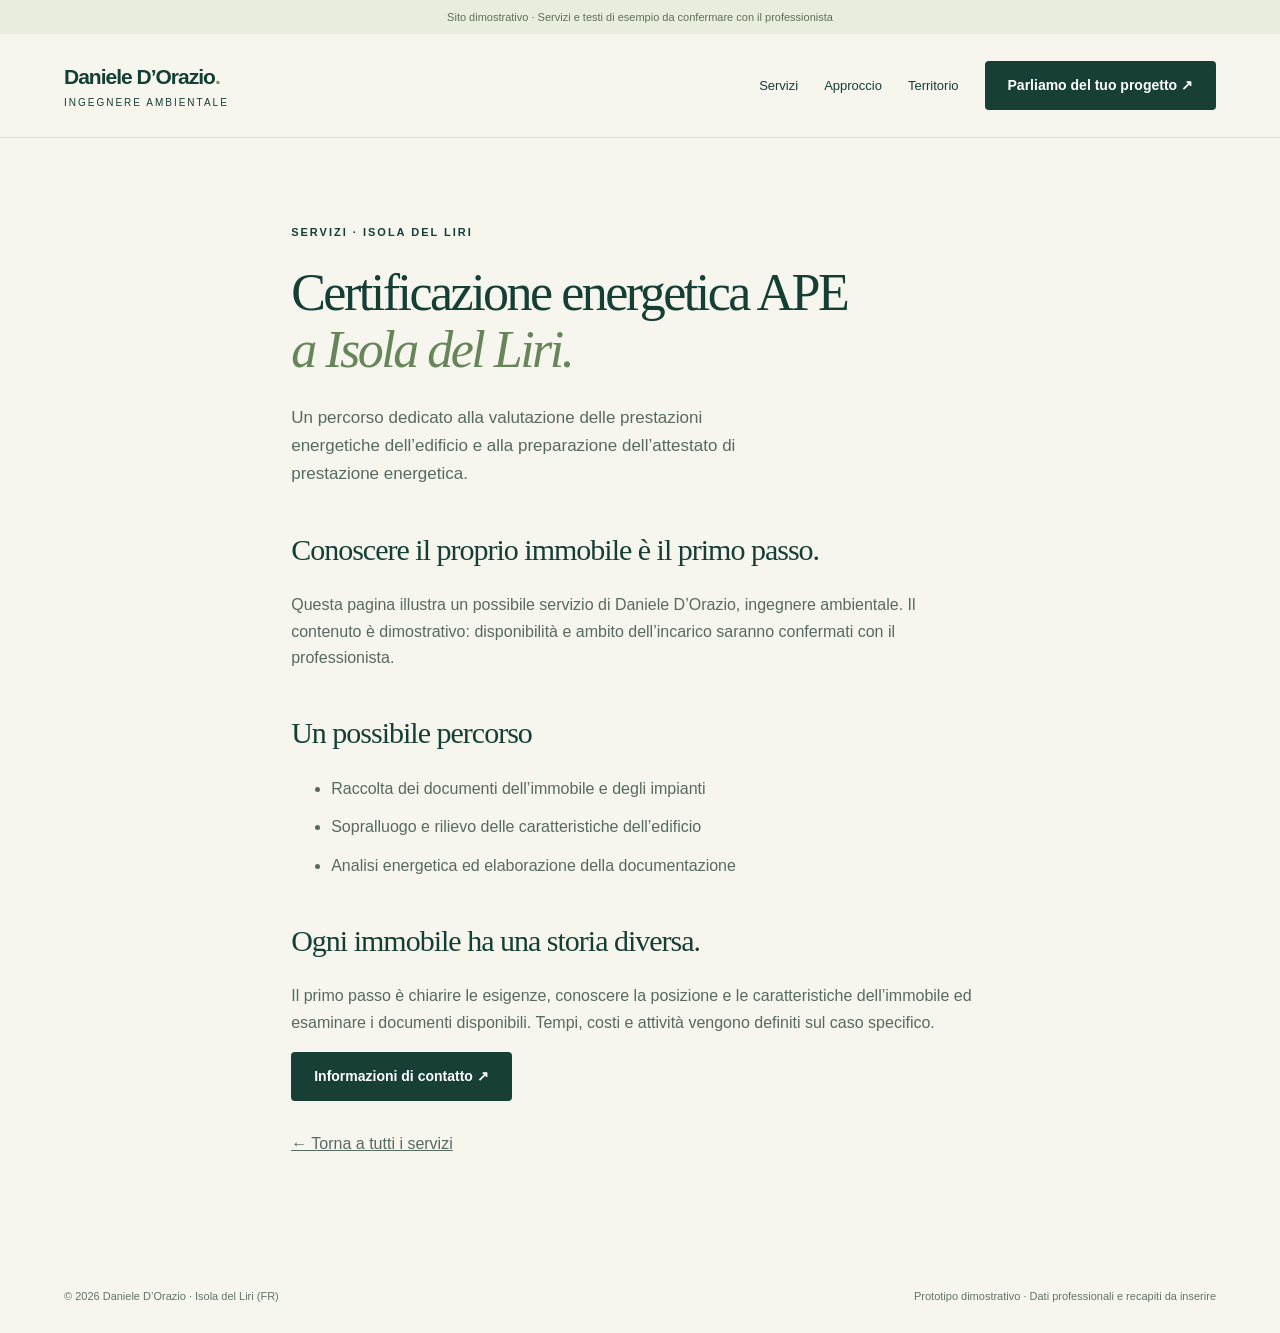
==== certificazione-energetica.html @ 2f9bf6af "Create demo website for Daniele D’Orazio" ====
<!doctype html><html lang="it"><head><meta charset="utf-8"><meta name="viewport" content="width=device-width,initial-scale=1"><title>Certificazione energetica APE a Isola del Liri | Daniele D’Orazio</title><meta name="description" content="Un percorso dedicato alla valutazione delle prestazioni energetiche dell’edificio e alla preparazione dell’attestato di prestazione energetica."><meta name="theme-color" content="#173f35"><meta property="og:title" content="Certificazione energetica APE a Isola del Liri | Daniele D’Orazio"><meta property="og:description" content="Un percorso dedicato alla valutazione delle prestazioni energetiche dell’edificio e alla preparazione dell’attestato di prestazione energetica."><meta property="og:type" content="website"><meta property="og:locale" content="it_IT"><meta name="twitter:card" content="summary"><link rel="icon" href="favicon.svg" type="image/svg+xml"><link rel="stylesheet" href="style.css"><script type="application/ld+json">{"@context": "https://schema.org", "@type": "WebPage", "name": "Certificazione energetica APE a Isola del Liri | Daniele D’Orazio", "description": "Un percorso dedicato alla valutazione delle prestazioni energetiche dell’edificio e alla preparazione dell’attestato di prestazione energetica.", "inLanguage": "it-IT"}</script></head><body><a class="skip" href="#contenuto">Salta al contenuto</a><div class="demo">Sito dimostrativo · Servizi e testi di esempio da confermare con il professionista</div><header><a class="brand" href="./">Daniele D’Orazio<span style="color:#79965a">.</span><small>INGEGNERE AMBIENTALE</small></a><nav aria-label="Navigazione principale"><a href="./#servizi">Servizi</a><a href="./#approccio">Approccio</a><a href="./#territorio">Territorio</a><a class="button dark" href="./#contatti">Parliamo del tuo progetto ↗</a></nav></header><main id="contenuto"><article class="wrap article"><span class="eyebrow">Servizi · Isola del Liri</span><h1>Certificazione energetica APE<br><em>a Isola del Liri.</em></h1><p class="lead">Un percorso dedicato alla valutazione delle prestazioni energetiche dell’edificio e alla preparazione dell’attestato di prestazione energetica.</p><h2>Conoscere il proprio immobile è il primo passo.</h2><p>Questa pagina illustra un possibile servizio di Daniele D’Orazio, ingegnere ambientale. Il contenuto è dimostrativo: disponibilità e ambito dell’incarico saranno confermati con il professionista.</p><h2>Un possibile percorso</h2><ul><li>Raccolta dei documenti dell’immobile e degli impianti</li><li>Sopralluogo e rilievo delle caratteristiche dell’edificio</li><li>Analisi energetica ed elaborazione della documentazione</li></ul><h2>Ogni immobile ha una storia diversa.</h2><p>Il primo passo è chiarire le esigenze, conoscere la posizione e le caratteristiche dell’immobile ed esaminare i documenti disponibili. Tempi, costi e attività vengono definiti sul caso specifico.</p><a class="button dark" href="./#contatti">Informazioni di contatto ↗</a><p style="margin-top:30px"><a href="./#servizi">← Torna a tutti i servizi</a></p></article></main><footer><span>© 2026 Daniele D’Orazio · Isola del Liri (FR)</span><span>Prototipo dimostrativo · Dati professionali e recapiti da inserire</span></footer></body></html>
---- style.css ----
*{box-sizing:border-box}html{scroll-behavior:smooth;scroll-padding-top:90px}body{margin:0;background:#f6f5ee;color:#153e35;font:16px/1.65 Arial,sans-serif}a{color:inherit}header{max-width:1320px;margin:auto;padding:26px 5%;display:flex;align-items:center;justify-content:space-between;border-bottom:1px solid #d6ddd3}.brand{text-decoration:none;font-size:21px;font-weight:700;letter-spacing:-1px}.brand small{display:block;font-size:10px;letter-spacing:2px;font-weight:400}nav{display:flex;gap:26px;align-items:center}nav a{text-decoration:none;font-size:13px}.button{display:inline-block;background:#d8ef85;color:#183d34;padding:13px 23px;border-radius:4px;text-decoration:none;font-size:14px;font-weight:700;border:0}.dark{background:#173f35;color:white}.wrap{max-width:1200px;margin:auto;padding:85px 4%}.hero{display:grid;grid-template-columns:1.15fr 1fr;gap:55px;align-items:center;padding-top:70px;padding-bottom:70px}.eyebrow{text-transform:uppercase;font-size:11px;font-weight:700;letter-spacing:2px;display:block;margin-bottom:24px}h1,h2,h3,p{margin-top:0}h1{font:500 clamp(42px,5.3vw,73px)/1.08 Georgia,serif;letter-spacing:-2.5px;margin-bottom:26px}h1 em,h2 em{font-weight:400;color:#66865a}h2{font:400 clamp(32px,4vw,48px)/1.15 Georgia,serif;letter-spacing:-1px}h3{font-size:21px;font-weight:500;line-height:1.3}p{color:#576a61}.lead{max-width:490px;font-size:17px}.actions{display:flex;align-items:center;gap:24px;margin:32px 0}.textlink{text-underline-offset:6px;font-size:14px}.micro{font-size:11px;color:#61746a}.hero-art{position:relative;background:#e5e9dc;min-height:470px;border-radius:160px 160px 8px 8px;overflow:hidden}.hero-art svg{width:100%;height:470px}.tag{position:absolute;bottom:25px;left:25px;right:25px;background:#fffefaeb;padding:15px 20px;border:1px solid #fff;display:flex;justify-content:space-between;align-items:center;font-size:12px}.tag strong{display:block;font-size:16px}.strip{background:#173f35;color:#e4eddd;padding:23px 5%;display:flex;justify-content:center;gap:65px;font-size:13px}.strip span:before{content:'↗';color:#d8ef85;margin-right:14px}.section-head{display:flex;justify-content:space-between;gap:35px;align-items:end;margin-bottom:45px}.section-head p{max-width:350px;font-size:14px}.grid{display:grid;grid-template-columns:repeat(3,1fr);gap:20px}.card{padding:31px;border:1px solid #d6ddd3;text-decoration:none;display:flex;flex-direction:column;min-height:300px;background:#fafbf5;transition:transform .2s,background .2s}.card:hover{transform:translateY(-5px);background:#ecf1df}.num{font-size:11px;letter-spacing:2px;margin-bottom:42px;color:#78906d}.card p{font-size:14px}.card .arrow{margin-top:auto;align-self:flex-end;font-size:25px}.about{background:#e9ecdf}.split{display:grid;grid-template-columns:1fr 1fr;gap:100px}.steps{border-top:1px solid #b9c7b4}.step{display:grid;grid-template-columns:40px 1fr;gap:20px;padding:25px 0;border-bottom:1px solid #b9c7b4}.step h3{margin-bottom:8px;font-size:19px}.step p{font-size:14px;margin:0}.step span{font-size:12px;color:#66865a}.local{border:1px solid #d6ddd3;padding:35px;margin-top:45px;display:flex;justify-content:space-between;align-items:center;gap:30px}.local p{margin:0;max-width:600px}.faq{max-width:820px}details{border-bottom:1px solid #d6ddd3;padding:23px 0}summary{cursor:pointer;font-size:18px}details p{margin:18px 0 0;font-size:15px}.contact{background:#173f35;color:#fafbef}.contact p{color:#c0cec1}.contact h2{font-size:55px}.contact-panel{padding:32px;border:1px solid #527064}.contact-panel p:last-child{margin:0}footer{padding:28px 5%;font-size:11px;display:flex;justify-content:space-between;gap:20px;color:#61746a}.demo{font-size:11px;padding:8px 5%;text-align:center;background:#e9eddd;color:#5f6f57}.article{max-width:800px}.article h1{font-size:52px}.article h2{font-size:30px;margin-top:45px}.article li{margin:12px 0;color:#576a61}.skip{position:absolute;left:-9999px}.skip:focus{left:10px;top:10px;background:white;padding:10px;z-index:10}:focus-visible{outline:3px solid #9aaf48;outline-offset:5px}@media(max-width:760px){header{padding:20px 6%}nav{gap:14px}nav a:not(:last-child){display:none}.hero,.split{grid-template-columns:1fr;gap:35px}.wrap{padding:55px 6%}.hero-art{min-height:370px}.hero-art svg{height:370px}.hero{padding-top:45px}h1{font-size:49px}.grid{grid-template-columns:1fr}.card{min-height:240px}.num{margin-bottom:25px}.strip{gap:14px;flex-wrap:wrap;font-size:11px}.section-head,.local{display:block}.contact h2{font-size:42px}footer{flex-direction:column}.article h1{font-size:40px}.actions{gap:15px}}@media(prefers-reduced-motion:reduce){html{scroll-behavior:auto}.card{transition:none}}
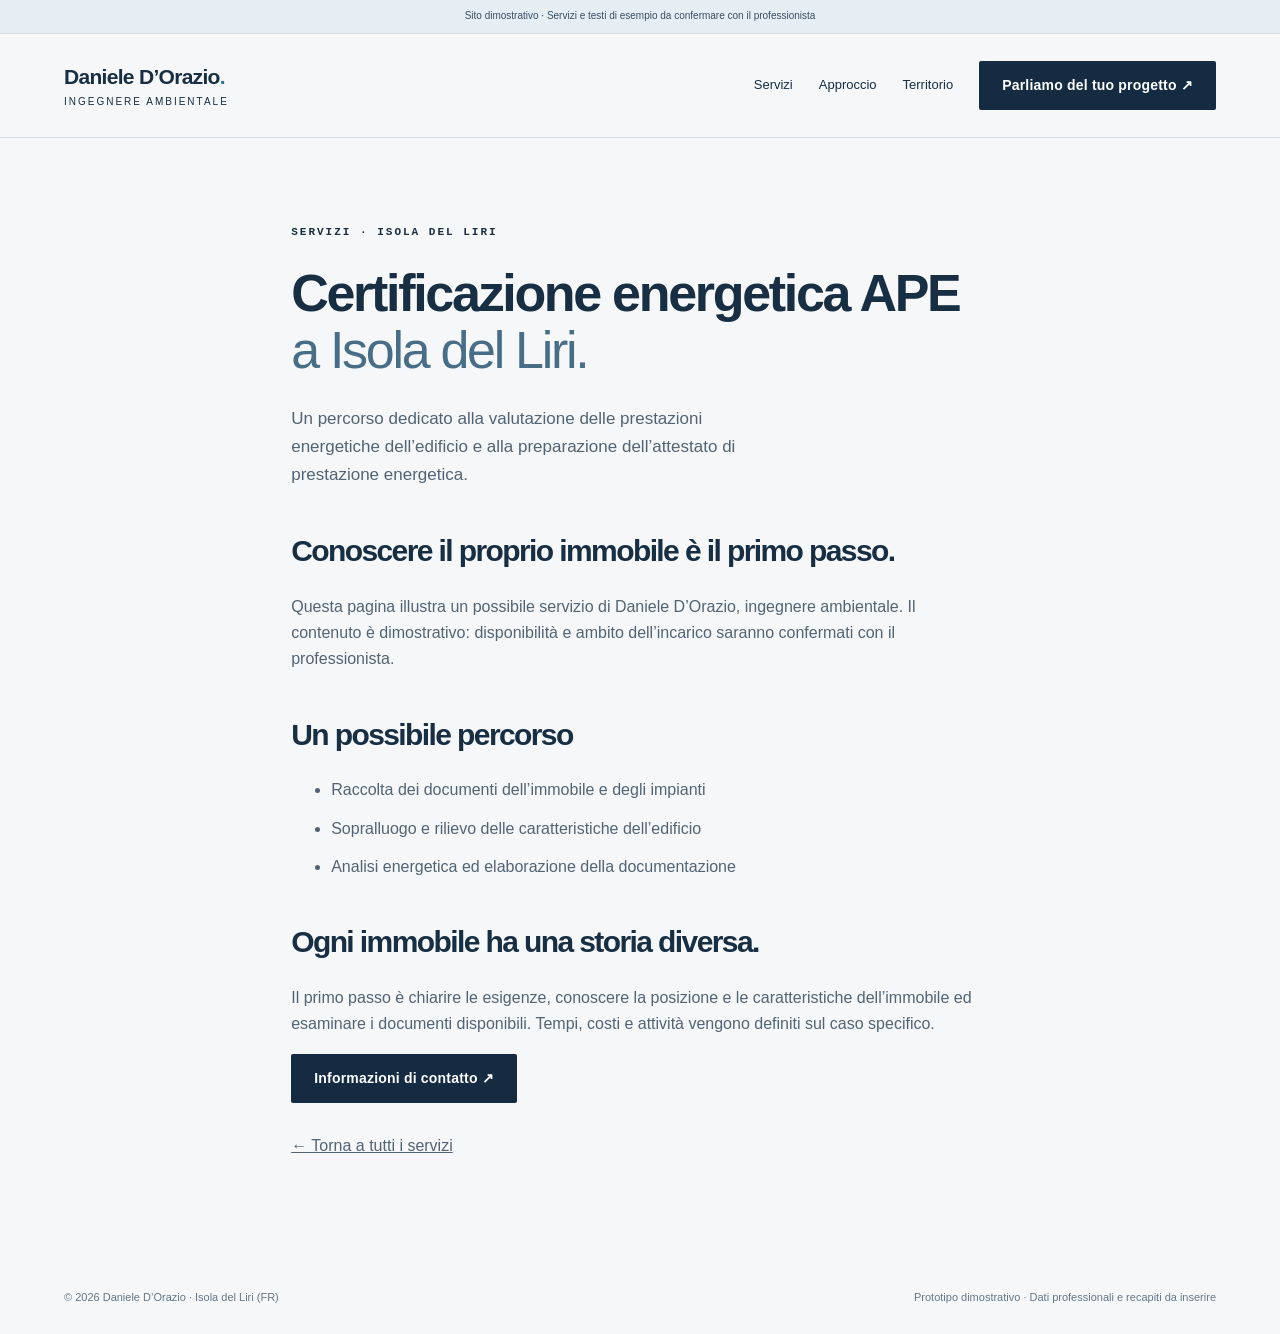
==== commit bf822551: "Adopt technical navy design and correct contact to pending domain email" ====
--- a/certificazione-energetica.html
+++ b/certificazione-energetica.html
@@ -1 +1 @@
-<!doctype html><html lang="it"><head><meta charset="utf-8"><meta name="viewport" content="width=device-width,initial-scale=1"><title>Certificazione energetica APE a Isola del Liri | Daniele D’Orazio</title><meta name="description" content="Un percorso dedicato alla valutazione delle prestazioni energetiche dell’edificio e alla preparazione dell’attestato di prestazione energetica."><meta name="theme-color" content="#173f35"><meta property="og:title" content="Certificazione energetica APE a Isola del Liri | Daniele D’Orazio"><meta property="og:description" content="Un percorso dedicato alla valutazione delle prestazioni energetiche dell’edificio e alla preparazione dell’attestato di prestazione energetica."><meta property="og:type" content="website"><meta property="og:locale" content="it_IT"><meta name="twitter:card" content="summary"><link rel="icon" href="favicon.svg" type="image/svg+xml"><link rel="stylesheet" href="style.css"><script type="application/ld+json">{"@context": "https://schema.org", "@type": "WebPage", "name": "Certificazione energetica APE a Isola del Liri | Daniele D’Orazio", "description": "Un percorso dedicato alla valutazione delle prestazioni energetiche dell’edificio e alla preparazione dell’attestato di prestazione energetica.", "inLanguage": "it-IT"}</script></head><body><a class="skip" href="#contenuto">Salta al contenuto</a><div class="demo">Sito dimostrativo · Servizi e testi di esempio da confermare con il professionista</div><header><a class="brand" href="./">Daniele D’Orazio<span style="color:#79965a">.</span><small>INGEGNERE AMBIENTALE</small></a><nav aria-label="Navigazione principale"><a href="./#servizi">Servizi</a><a href="./#approccio">Approccio</a><a href="./#territorio">Territorio</a><a class="button dark" href="./#contatti">Parliamo del tuo progetto ↗</a></nav></header><main id="contenuto"><article class="wrap article"><span class="eyebrow">Servizi · Isola del Liri</span><h1>Certificazione energetica APE<br><em>a Isola del Liri.</em></h1><p class="lead">Un percorso dedicato alla valutazione delle prestazioni energetiche dell’edificio e alla preparazione dell’attestato di prestazione energetica.</p><h2>Conoscere il proprio immobile è il primo passo.</h2><p>Questa pagina illustra un possibile servizio di Daniele D’Orazio, ingegnere ambientale. Il contenuto è dimostrativo: disponibilità e ambito dell’incarico saranno confermati con il professionista.</p><h2>Un possibile percorso</h2><ul><li>Raccolta dei documenti dell’immobile e degli impianti</li><li>Sopralluogo e rilievo delle caratteristiche dell’edificio</li><li>Analisi energetica ed elaborazione della documentazione</li></ul><h2>Ogni immobile ha una storia diversa.</h2><p>Il primo passo è chiarire le esigenze, conoscere la posizione e le caratteristiche dell’immobile ed esaminare i documenti disponibili. Tempi, costi e attività vengono definiti sul caso specifico.</p><a class="button dark" href="./#contatti">Informazioni di contatto ↗</a><p style="margin-top:30px"><a href="./#servizi">← Torna a tutti i servizi</a></p></article></main><footer><span>© 2026 Daniele D’Orazio · Isola del Liri (FR)</span><span>Prototipo dimostrativo · Dati professionali e recapiti da inserire</span></footer></body></html>+<!doctype html><html lang="it"><head><meta charset="utf-8"><meta name="viewport" content="width=device-width,initial-scale=1"><title>Certificazione energetica APE a Isola del Liri | Daniele D’Orazio</title><meta name="description" content="Un percorso dedicato alla valutazione delle prestazioni energetiche dell’edificio e alla preparazione dell’attestato di prestazione energetica."><link rel="canonical" href="https://samuelecorona80.github.io/danieledorazio.it/certificazione-energetica.html"><meta property="og:url" content="https://samuelecorona80.github.io/danieledorazio.it/certificazione-energetica.html"><meta name="theme-color" content="#142b42"><meta property="og:title" content="Certificazione energetica APE a Isola del Liri | Daniele D’Orazio"><meta property="og:description" content="Un percorso dedicato alla valutazione delle prestazioni energetiche dell’edificio e alla preparazione dell’attestato di prestazione energetica."><meta property="og:type" content="website"><meta property="og:locale" content="it_IT"><meta name="twitter:card" content="summary"><link rel="icon" href="favicon.svg" type="image/svg+xml"><link rel="stylesheet" href="style.css?v=technical-1"><script type="application/ld+json">{"@context": "https://schema.org", "@type": "WebPage", "name": "Certificazione energetica APE a Isola del Liri | Daniele D’Orazio", "description": "Un percorso dedicato alla valutazione delle prestazioni energetiche dell’edificio e alla preparazione dell’attestato di prestazione energetica.", "inLanguage": "it-IT"}</script></head><body><a class="skip" href="#contenuto">Salta al contenuto</a><div class="demo">Sito dimostrativo · Servizi e testi di esempio da confermare con il professionista</div><header><a class="brand" href="./">Daniele D’Orazio<span style="color:#257499">.</span><small>INGEGNERE AMBIENTALE</small></a><nav aria-label="Navigazione principale"><a href="./#servizi">Servizi</a><a href="./#approccio">Approccio</a><a href="./#territorio">Territorio</a><a class="button dark" href="./#contatti">Parliamo del tuo progetto ↗</a></nav></header><main id="contenuto"><article class="wrap article"><span class="eyebrow">Servizi · Isola del Liri</span><h1>Certificazione energetica APE<br><em>a Isola del Liri.</em></h1><p class="lead">Un percorso dedicato alla valutazione delle prestazioni energetiche dell’edificio e alla preparazione dell’attestato di prestazione energetica.</p><h2>Conoscere il proprio immobile è il primo passo.</h2><p>Questa pagina illustra un possibile servizio di Daniele D’Orazio, ingegnere ambientale. Il contenuto è dimostrativo: disponibilità e ambito dell’incarico saranno confermati con il professionista.</p><h2>Un possibile percorso</h2><ul><li>Raccolta dei documenti dell’immobile e degli impianti</li><li>Sopralluogo e rilievo delle caratteristiche dell’edificio</li><li>Analisi energetica ed elaborazione della documentazione</li></ul><h2>Ogni immobile ha una storia diversa.</h2><p>Il primo passo è chiarire le esigenze, conoscere la posizione e le caratteristiche dell’immobile ed esaminare i documenti disponibili. Tempi, costi e attività vengono definiti sul caso specifico.</p><a class="button dark" href="./#contatti">Informazioni di contatto ↗</a><p style="margin-top:30px"><a href="./#servizi">← Torna a tutti i servizi</a></p></article></main><footer><span>© 2026 Daniele D’Orazio · Isola del Liri (FR)</span><span>Prototipo dimostrativo · Dati professionali e recapiti da inserire</span></footer></body></html>
--- a/style.css
+++ b/style.css
@@ -1 +1,4 @@
-*{box-sizing:border-box}html{scroll-behavior:smooth;scroll-padding-top:90px}body{margin:0;background:#f6f5ee;color:#153e35;font:16px/1.65 Arial,sans-serif}a{color:inherit}header{max-width:1320px;margin:auto;padding:26px 5%;display:flex;align-items:center;justify-content:space-between;border-bottom:1px solid #d6ddd3}.brand{text-decoration:none;font-size:21px;font-weight:700;letter-spacing:-1px}.brand small{display:block;font-size:10px;letter-spacing:2px;font-weight:400}nav{display:flex;gap:26px;align-items:center}nav a{text-decoration:none;font-size:13px}.button{display:inline-block;background:#d8ef85;color:#183d34;padding:13px 23px;border-radius:4px;text-decoration:none;font-size:14px;font-weight:700;border:0}.dark{background:#173f35;color:white}.wrap{max-width:1200px;margin:auto;padding:85px 4%}.hero{display:grid;grid-template-columns:1.15fr 1fr;gap:55px;align-items:center;padding-top:70px;padding-bottom:70px}.eyebrow{text-transform:uppercase;font-size:11px;font-weight:700;letter-spacing:2px;display:block;margin-bottom:24px}h1,h2,h3,p{margin-top:0}h1{font:500 clamp(42px,5.3vw,73px)/1.08 Georgia,serif;letter-spacing:-2.5px;margin-bottom:26px}h1 em,h2 em{font-weight:400;color:#66865a}h2{font:400 clamp(32px,4vw,48px)/1.15 Georgia,serif;letter-spacing:-1px}h3{font-size:21px;font-weight:500;line-height:1.3}p{color:#576a61}.lead{max-width:490px;font-size:17px}.actions{display:flex;align-items:center;gap:24px;margin:32px 0}.textlink{text-underline-offset:6px;font-size:14px}.micro{font-size:11px;color:#61746a}.hero-art{position:relative;background:#e5e9dc;min-height:470px;border-radius:160px 160px 8px 8px;overflow:hidden}.hero-art svg{width:100%;height:470px}.tag{position:absolute;bottom:25px;left:25px;right:25px;background:#fffefaeb;padding:15px 20px;border:1px solid #fff;display:flex;justify-content:space-between;align-items:center;font-size:12px}.tag strong{display:block;font-size:16px}.strip{background:#173f35;color:#e4eddd;padding:23px 5%;display:flex;justify-content:center;gap:65px;font-size:13px}.strip span:before{content:'↗';color:#d8ef85;margin-right:14px}.section-head{display:flex;justify-content:space-between;gap:35px;align-items:end;margin-bottom:45px}.section-head p{max-width:350px;font-size:14px}.grid{display:grid;grid-template-columns:repeat(3,1fr);gap:20px}.card{padding:31px;border:1px solid #d6ddd3;text-decoration:none;display:flex;flex-direction:column;min-height:300px;background:#fafbf5;transition:transform .2s,background .2s}.card:hover{transform:translateY(-5px);background:#ecf1df}.num{font-size:11px;letter-spacing:2px;margin-bottom:42px;color:#78906d}.card p{font-size:14px}.card .arrow{margin-top:auto;align-self:flex-end;font-size:25px}.about{background:#e9ecdf}.split{display:grid;grid-template-columns:1fr 1fr;gap:100px}.steps{border-top:1px solid #b9c7b4}.step{display:grid;grid-template-columns:40px 1fr;gap:20px;padding:25px 0;border-bottom:1px solid #b9c7b4}.step h3{margin-bottom:8px;font-size:19px}.step p{font-size:14px;margin:0}.step span{font-size:12px;color:#66865a}.local{border:1px solid #d6ddd3;padding:35px;margin-top:45px;display:flex;justify-content:space-between;align-items:center;gap:30px}.local p{margin:0;max-width:600px}.faq{max-width:820px}details{border-bottom:1px solid #d6ddd3;padding:23px 0}summary{cursor:pointer;font-size:18px}details p{margin:18px 0 0;font-size:15px}.contact{background:#173f35;color:#fafbef}.contact p{color:#c0cec1}.contact h2{font-size:55px}.contact-panel{padding:32px;border:1px solid #527064}.contact-panel p:last-child{margin:0}footer{padding:28px 5%;font-size:11px;display:flex;justify-content:space-between;gap:20px;color:#61746a}.demo{font-size:11px;padding:8px 5%;text-align:center;background:#e9eddd;color:#5f6f57}.article{max-width:800px}.article h1{font-size:52px}.article h2{font-size:30px;margin-top:45px}.article li{margin:12px 0;color:#576a61}.skip{position:absolute;left:-9999px}.skip:focus{left:10px;top:10px;background:white;padding:10px;z-index:10}:focus-visible{outline:3px solid #9aaf48;outline-offset:5px}@media(max-width:760px){header{padding:20px 6%}nav{gap:14px}nav a:not(:last-child){display:none}.hero,.split{grid-template-columns:1fr;gap:35px}.wrap{padding:55px 6%}.hero-art{min-height:370px}.hero-art svg{height:370px}.hero{padding-top:45px}h1{font-size:49px}.grid{grid-template-columns:1fr}.card{min-height:240px}.num{margin-bottom:25px}.strip{gap:14px;flex-wrap:wrap;font-size:11px}.section-head,.local{display:block}.contact h2{font-size:42px}footer{flex-direction:column}.article h1{font-size:40px}.actions{gap:15px}}@media(prefers-reduced-motion:reduce){html{scroll-behavior:auto}.card{transition:none}}+*{box-sizing:border-box}html{scroll-behavior:smooth;scroll-padding-top:90px}body{margin:0;background:#f5f7f9;color:#172e43;font:16px/1.65 Arial,sans-serif}a{color:inherit}header{max-width:1320px;margin:auto;padding:26px 5%;display:flex;align-items:center;justify-content:space-between;border-bottom:1px solid #d7dfe6}.brand{text-decoration:none;font-size:21px;font-weight:700;letter-spacing:-1px}.brand small{display:block;font-size:10px;letter-spacing:2px;font-weight:400}nav{display:flex;gap:26px;align-items:center}nav a{text-decoration:none;font-size:13px}.button{display:inline-block;background:#c5e2ef;color:#142b42;padding:13px 23px;border-radius:4px;text-decoration:none;font-size:14px;font-weight:700;border:0}.dark{background:#142b42;color:white}.wrap{max-width:1200px;margin:auto;padding:85px 4%}.hero{display:grid;grid-template-columns:1.15fr 1fr;gap:55px;align-items:center;padding-top:70px;padding-bottom:70px}.eyebrow{text-transform:uppercase;font-size:11px;font-weight:700;letter-spacing:2px;display:block;margin-bottom:24px}h1,h2,h3,p{margin-top:0}h1{font:500 clamp(42px,5.3vw,73px)/1.08 Georgia,serif;letter-spacing:-2.5px;margin-bottom:26px}h1 em,h2 em{font-weight:400;color:#346c88}h2{font:400 clamp(32px,4vw,48px)/1.15 Georgia,serif;letter-spacing:-1px}h3{font-size:21px;font-weight:500;line-height:1.3}p{color:#526474}.lead{max-width:490px;font-size:17px}.actions{display:flex;align-items:center;gap:24px;margin:32px 0}.textlink{text-underline-offset:6px;font-size:14px}.micro{font-size:11px;color:#657787}.hero-art{position:relative;background:#e9eef3;min-height:470px;border-radius:160px 160px 8px 8px;overflow:hidden}.hero-art svg{width:100%;height:470px}.tag{position:absolute;bottom:25px;left:25px;right:25px;background:#fffefaeb;padding:15px 20px;border:1px solid #fff;display:flex;justify-content:space-between;align-items:center;font-size:12px}.tag strong{display:block;font-size:16px}.strip{background:#142b42;color:#e2edf5;padding:23px 5%;display:flex;justify-content:center;gap:65px;font-size:13px}.strip span:before{content:'↗';color:#c5e2ef;margin-right:14px}.section-head{display:flex;justify-content:space-between;gap:35px;align-items:end;margin-bottom:45px}.section-head p{max-width:350px;font-size:14px}.grid{display:grid;grid-template-columns:repeat(3,1fr);gap:20px}.card{padding:31px;border:1px solid #d7dfe6;text-decoration:none;display:flex;flex-direction:column;min-height:300px;background:#ffffff;transition:transform .2s,background .2s}.card:hover{transform:translateY(-5px);background:#eef4f8}.num{font-size:11px;letter-spacing:2px;margin-bottom:42px;color:#587b92}.card p{font-size:14px}.card .arrow{margin-top:auto;align-self:flex-end;font-size:25px}.about{background:#eaf0f5}.split{display:grid;grid-template-columns:1fr 1fr;gap:100px}.steps{border-top:1px solid #bbcbd7}.step{display:grid;grid-template-columns:40px 1fr;gap:20px;padding:25px 0;border-bottom:1px solid #bbcbd7}.step h3{margin-bottom:8px;font-size:19px}.step p{font-size:14px;margin:0}.step span{font-size:12px;color:#346c88}.local{border:1px solid #d7dfe6;padding:35px;margin-top:45px;display:flex;justify-content:space-between;align-items:center;gap:30px}.local p{margin:0;max-width:600px}.faq{max-width:820px}details{border-bottom:1px solid #d7dfe6;padding:23px 0}summary{cursor:pointer;font-size:18px}details p{margin:18px 0 0;font-size:15px}.contact{background:#142b42;color:#f7fafc}.contact p{color:#c5d2de}.contact h2{font-size:55px}.contact-panel{padding:32px;border:1px solid #456176}.contact-panel p:last-child{margin:0}footer{padding:28px 5%;font-size:11px;display:flex;justify-content:space-between;gap:20px;color:#657787}.demo{font-size:11px;padding:8px 5%;text-align:center;background:#eaf0f5;color:#536a7d}.article{max-width:800px}.article h1{font-size:52px}.article h2{font-size:30px;margin-top:45px}.article li{margin:12px 0;color:#526474}.skip{position:absolute;left:-9999px}.skip:focus{left:10px;top:10px;background:white;padding:10px;z-index:10}:focus-visible{outline:3px solid #387fa3;outline-offset:5px}@media(max-width:760px){header{padding:20px 6%}nav{gap:14px}nav a:not(:last-child){display:none}.hero,.split{grid-template-columns:1fr;gap:35px}.wrap{padding:55px 6%}.hero-art{min-height:370px}.hero-art svg{height:370px}.hero{padding-top:45px}h1{font-size:49px}.grid{grid-template-columns:1fr}.card{min-height:240px}.num{margin-bottom:25px}.strip{gap:14px;flex-wrap:wrap;font-size:11px}.section-head,.local{display:block}.contact h2{font-size:42px}footer{flex-direction:column}.article h1{font-size:40px}.actions{gap:15px}}@media(prefers-reduced-motion:reduce){html{scroll-behavior:auto}.card{transition:none}}
+.photo-hero{border-radius:180px 180px 5px 5px;min-height:550px;background:#d6e0e8}.photo-hero>img{width:100%;height:550px;object-fit:cover;object-position:60% center;display:block}.photo-hero:after{content:"";position:absolute;inset:0;background:linear-gradient(transparent 55%,#172e4344);pointer-events:none}.photo-hero .tag{z-index:1}.tag>div>span{font-size:9px;letter-spacing:1px}.visual-story{display:grid;grid-template-columns:1.1fr 1fr;background:#e9eef3}.story-image{position:relative;min-height:520px;overflow:hidden}.story-image img{width:100%;height:100%;position:absolute;object-fit:cover;object-position:25% center}.story-image>span{position:absolute;bottom:16px;left:20px;right:20px;color:white;font-size:10px;text-shadow:0 1px 5px #000;background:#142b4280;padding:7px 10px}.story-copy{padding:70px 12%;align-self:center}.story-copy p{max-width:420px}.contact-email{display:block;font-size:clamp(16px,2vw,25px);text-underline-offset:7px;margin-bottom:24px;overflow-wrap:anywhere}.contact-panel .button{margin-top:20px}.card{border-radius:8px}.card:nth-child(2){background:#edf2f7}.card:nth-child(3){background:#e5edf4}.hero{gap:40px}header{border-bottom:0}.demo{background:#142b42;color:#dce8f1}.contact-panel{border-radius:8px;background:#ffffff05}@media(max-width:760px){.visual-story{grid-template-columns:1fr}.story-image{min-height:340px}.story-copy{padding:45px 6%}.photo-hero{min-height:420px;border-radius:140px 140px 5px 5px}.photo-hero>img{height:420px}.hero h1{font-size:52px}}
+/* Technical studio direction */
+body{font-family:Arial,Helvetica,sans-serif}h1,h2,h3{font-family:Arial,Helvetica,sans-serif;font-weight:600}h1{font-size:clamp(39px,4.35vw,61px);line-height:1.1;letter-spacing:-2.3px}h1 em,h2 em{font-style:normal;font-weight:400;color:#486d87}h2{font-size:clamp(30px,3.4vw,44px);letter-spacing:-1.6px}h3{font-size:20px;letter-spacing:-.4px}.brand{letter-spacing:-.7px}.eyebrow,.num,.micro,.drawing-label{font-family:'Courier New',monospace}.hero{background-image:linear-gradient(#142b4207 1px,transparent 1px),linear-gradient(90deg,#142b4207 1px,transparent 1px);background-size:40px 40px;max-width:1280px;padding-left:5%;padding-right:5%;padding-top:65px;padding-bottom:65px}.hero-art,.photo-hero{border-radius:2px;min-height:510px;border:1px solid #cbd6df}.photo-hero>img{height:510px;object-position:34% center;filter:saturate(.72)}.drawing-label{position:absolute;top:15px;left:15px;z-index:2;padding:8px 10px;background:#ffffffed;font-size:9px;color:#142b42;letter-spacing:.5px}.tag{left:15px;right:15px;bottom:15px;border-radius:0;background:#fffffff0}.tag strong{font-size:17px}.button{border-radius:2px;letter-spacing:.2px}.strip{background:#142b42;font-family:'Courier New',monospace;font-size:12px}.strip span:before{color:#87c4dd}.card,.contact-panel{border-radius:2px}.card{border-top:3px solid #346c88;min-height:290px}.card:hover{transform:translateY(-3px)}.card:nth-child(2),.card:nth-child(3){background:#fff}.num{color:#526e83}.contact h2{font-size:44px;line-height:1.12}.contact-email{font-family:'Courier New',monospace;font-size:clamp(16px,1.7vw,23px);letter-spacing:-.8px}.email-status{display:inline-block;padding:6px 12px;border:1px solid #668399;color:#d8e6ef!important;font:12px 'Courier New',monospace}.demo{background:#e6edf3;color:#344f66;border-bottom:1px solid #d7dfe6;font-size:10px}.visual-story{background:#e9eff4}.story-image img{filter:saturate(.65)}.about{background:#edf2f6}.local{border-left:3px solid #346c88}.contact-panel hr{border-color:#456176!important}header{border-bottom:1px solid #d7dfe6}.contact .eyebrow{color:#a9c7db}.photo-hero:after{background:linear-gradient(transparent 55%,#142b4233)}.story-image>span{background:#142b4299}@media(max-width:760px){.hero h1{font-size:41px;letter-spacing:-1.6px}.photo-hero,.hero-art{min-height:390px;border-radius:2px}.photo-hero>img{height:390px}.hero{padding-top:40px;padding-bottom:40px}.contact h2{font-size:36px}.drawing-label{font-size:8px}}
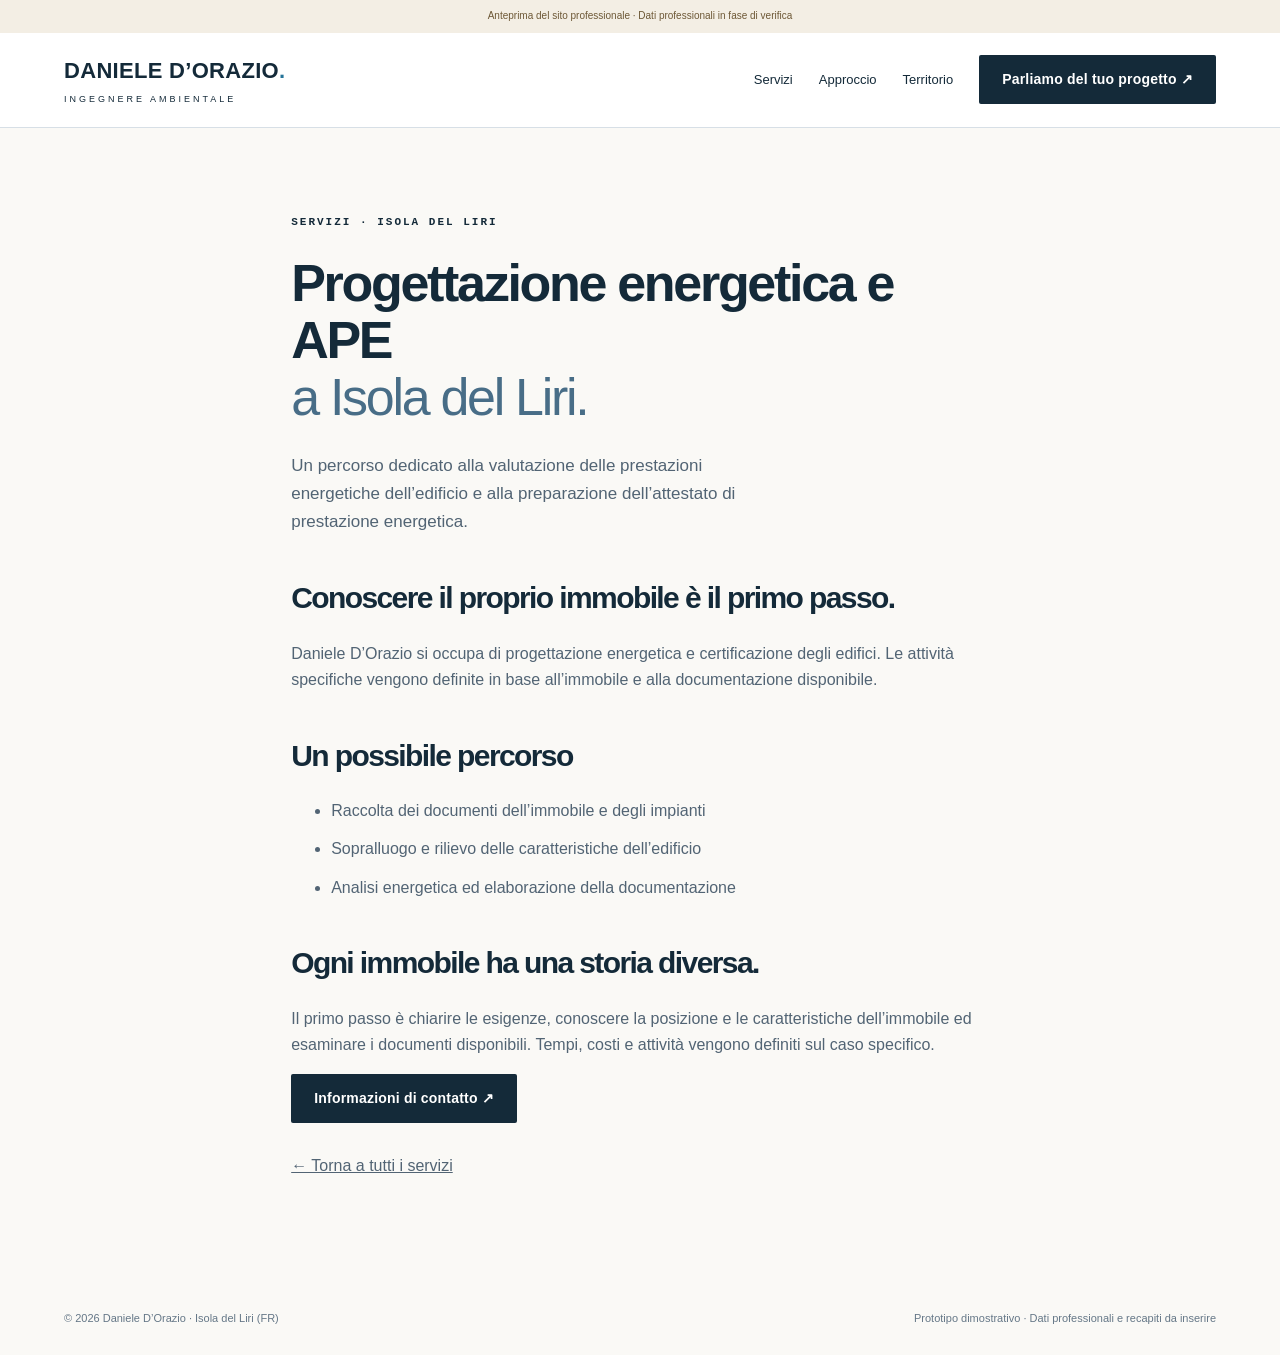
==== commit 3c9c29aa: "Align energy service page with confirmed professional activities" ====
--- a/certificazione-energetica.html
+++ b/certificazione-energetica.html
@@ -1 +1 @@
-<!doctype html><html lang="it"><head><meta charset="utf-8"><meta name="viewport" content="width=device-width,initial-scale=1"><title>Certificazione energetica APE a Isola del Liri | Daniele D’Orazio</title><meta name="description" content="Un percorso dedicato alla valutazione delle prestazioni energetiche dell’edificio e alla preparazione dell’attestato di prestazione energetica."><link rel="canonical" href="https://samuelecorona80.github.io/danieledorazio.it/certificazione-energetica.html"><meta property="og:url" content="https://samuelecorona80.github.io/danieledorazio.it/certificazione-energetica.html"><meta name="theme-color" content="#142b42"><meta property="og:title" content="Certificazione energetica APE a Isola del Liri | Daniele D’Orazio"><meta property="og:description" content="Un percorso dedicato alla valutazione delle prestazioni energetiche dell’edificio e alla preparazione dell’attestato di prestazione energetica."><meta property="og:type" content="website"><meta property="og:locale" content="it_IT"><meta name="twitter:card" content="summary"><link rel="icon" href="favicon.svg" type="image/svg+xml"><link rel="stylesheet" href="style.css?v=technical-1"><script type="application/ld+json">{"@context": "https://schema.org", "@type": "WebPage", "name": "Certificazione energetica APE a Isola del Liri | Daniele D’Orazio", "description": "Un percorso dedicato alla valutazione delle prestazioni energetiche dell’edificio e alla preparazione dell’attestato di prestazione energetica.", "inLanguage": "it-IT"}</script></head><body><a class="skip" href="#contenuto">Salta al contenuto</a><div class="demo">Sito dimostrativo · Servizi e testi di esempio da confermare con il professionista</div><header><a class="brand" href="./">Daniele D’Orazio<span style="color:#257499">.</span><small>INGEGNERE AMBIENTALE</small></a><nav aria-label="Navigazione principale"><a href="./#servizi">Servizi</a><a href="./#approccio">Approccio</a><a href="./#territorio">Territorio</a><a class="button dark" href="./#contatti">Parliamo del tuo progetto ↗</a></nav></header><main id="contenuto"><article class="wrap article"><span class="eyebrow">Servizi · Isola del Liri</span><h1>Certificazione energetica APE<br><em>a Isola del Liri.</em></h1><p class="lead">Un percorso dedicato alla valutazione delle prestazioni energetiche dell’edificio e alla preparazione dell’attestato di prestazione energetica.</p><h2>Conoscere il proprio immobile è il primo passo.</h2><p>Questa pagina illustra un possibile servizio di Daniele D’Orazio, ingegnere ambientale. Il contenuto è dimostrativo: disponibilità e ambito dell’incarico saranno confermati con il professionista.</p><h2>Un possibile percorso</h2><ul><li>Raccolta dei documenti dell’immobile e degli impianti</li><li>Sopralluogo e rilievo delle caratteristiche dell’edificio</li><li>Analisi energetica ed elaborazione della documentazione</li></ul><h2>Ogni immobile ha una storia diversa.</h2><p>Il primo passo è chiarire le esigenze, conoscere la posizione e le caratteristiche dell’immobile ed esaminare i documenti disponibili. Tempi, costi e attività vengono definiti sul caso specifico.</p><a class="button dark" href="./#contatti">Informazioni di contatto ↗</a><p style="margin-top:30px"><a href="./#servizi">← Torna a tutti i servizi</a></p></article></main><footer><span>© 2026 Daniele D’Orazio · Isola del Liri (FR)</span><span>Prototipo dimostrativo · Dati professionali e recapiti da inserire</span></footer></body></html>+<!doctype html><html lang="it"><head><meta charset="utf-8"><meta name="viewport" content="width=device-width,initial-scale=1"><title>Progettazione energetica e certificazione APE a Isola del Liri | Daniele D’Orazio</title><meta name="description" content="Progettazione energetica degli edifici e certificazione APE, con valutazione delle caratteristiche energetiche e preparazione della documentazione tecnica."><link rel="canonical" href="https://danieledorazio.it/certificazione-energetica.html"><meta property="og:url" content="https://danieledorazio.it/certificazione-energetica.html"><meta name="theme-color" content="#142b42"><meta property="og:title" content="Certificazione energetica APE a Isola del Liri | Daniele D’Orazio"><meta property="og:description" content="Un percorso dedicato alla valutazione delle prestazioni energetiche dell’edificio e alla preparazione dell’attestato di prestazione energetica."><meta property="og:type" content="website"><meta property="og:locale" content="it_IT"><meta name="twitter:card" content="summary"><link rel="icon" href="favicon.svg" type="image/svg+xml"><link rel="stylesheet" href="style.css?v=esigenze-7"><script type="application/ld+json">{"@context": "https://schema.org", "@type": "WebPage", "name": "Certificazione energetica APE a Isola del Liri | Daniele D’Orazio", "description": "Un percorso dedicato alla valutazione delle prestazioni energetiche dell’edificio e alla preparazione dell’attestato di prestazione energetica.", "inLanguage": "it-IT"}</script></head><body><a class="skip" href="#contenuto">Salta al contenuto</a><div class="demo">Anteprima del sito professionale · Dati professionali in fase di verifica</div><header><a class="brand" href="./">Daniele D’Orazio<span style="color:#257499">.</span><small>INGEGNERE AMBIENTALE</small></a><nav aria-label="Navigazione principale"><a href="./#servizi">Servizi</a><a href="./#approccio">Approccio</a><a href="./#territorio">Territorio</a><a class="button dark" href="./#contatti">Parliamo del tuo progetto ↗</a></nav></header><main id="contenuto"><article class="wrap article"><span class="eyebrow">Servizi · Isola del Liri</span><h1>Progettazione energetica e APE<br><em>a Isola del Liri.</em></h1><p class="lead">Un percorso dedicato alla valutazione delle prestazioni energetiche dell’edificio e alla preparazione dell’attestato di prestazione energetica.</p><h2>Conoscere il proprio immobile è il primo passo.</h2><p>Daniele D’Orazio si occupa di progettazione energetica e certificazione degli edifici. Le attività specifiche vengono definite in base all’immobile e alla documentazione disponibile.</p><h2>Un possibile percorso</h2><ul><li>Raccolta dei documenti dell’immobile e degli impianti</li><li>Sopralluogo e rilievo delle caratteristiche dell’edificio</li><li>Analisi energetica ed elaborazione della documentazione</li></ul><h2>Ogni immobile ha una storia diversa.</h2><p>Il primo passo è chiarire le esigenze, conoscere la posizione e le caratteristiche dell’immobile ed esaminare i documenti disponibili. Tempi, costi e attività vengono definiti sul caso specifico.</p><a class="button dark" href="./#contatti">Informazioni di contatto ↗</a><p style="margin-top:30px"><a href="./#servizi">← Torna a tutti i servizi</a></p></article></main><footer><span>© 2026 Daniele D’Orazio · Isola del Liri (FR)</span><span>Prototipo dimostrativo · Dati professionali e recapiti da inserire</span></footer></body></html>
--- a/style.css
+++ b/style.css
@@ -1,4 +1,103 @@
 *{box-sizing:border-box}html{scroll-behavior:smooth;scroll-padding-top:90px}body{margin:0;background:#f5f7f9;color:#172e43;font:16px/1.65 Arial,sans-serif}a{color:inherit}header{max-width:1320px;margin:auto;padding:26px 5%;display:flex;align-items:center;justify-content:space-between;border-bottom:1px solid #d7dfe6}.brand{text-decoration:none;font-size:21px;font-weight:700;letter-spacing:-1px}.brand small{display:block;font-size:10px;letter-spacing:2px;font-weight:400}nav{display:flex;gap:26px;align-items:center}nav a{text-decoration:none;font-size:13px}.button{display:inline-block;background:#c5e2ef;color:#142b42;padding:13px 23px;border-radius:4px;text-decoration:none;font-size:14px;font-weight:700;border:0}.dark{background:#142b42;color:white}.wrap{max-width:1200px;margin:auto;padding:85px 4%}.hero{display:grid;grid-template-columns:1.15fr 1fr;gap:55px;align-items:center;padding-top:70px;padding-bottom:70px}.eyebrow{text-transform:uppercase;font-size:11px;font-weight:700;letter-spacing:2px;display:block;margin-bottom:24px}h1,h2,h3,p{margin-top:0}h1{font:500 clamp(42px,5.3vw,73px)/1.08 Georgia,serif;letter-spacing:-2.5px;margin-bottom:26px}h1 em,h2 em{font-weight:400;color:#346c88}h2{font:400 clamp(32px,4vw,48px)/1.15 Georgia,serif;letter-spacing:-1px}h3{font-size:21px;font-weight:500;line-height:1.3}p{color:#526474}.lead{max-width:490px;font-size:17px}.actions{display:flex;align-items:center;gap:24px;margin:32px 0}.textlink{text-underline-offset:6px;font-size:14px}.micro{font-size:11px;color:#657787}.hero-art{position:relative;background:#e9eef3;min-height:470px;border-radius:160px 160px 8px 8px;overflow:hidden}.hero-art svg{width:100%;height:470px}.tag{position:absolute;bottom:25px;left:25px;right:25px;background:#fffefaeb;padding:15px 20px;border:1px solid #fff;display:flex;justify-content:space-between;align-items:center;font-size:12px}.tag strong{display:block;font-size:16px}.strip{background:#142b42;color:#e2edf5;padding:23px 5%;display:flex;justify-content:center;gap:65px;font-size:13px}.strip span:before{content:'↗';color:#c5e2ef;margin-right:14px}.section-head{display:flex;justify-content:space-between;gap:35px;align-items:end;margin-bottom:45px}.section-head p{max-width:350px;font-size:14px}.grid{display:grid;grid-template-columns:repeat(3,1fr);gap:20px}.card{padding:31px;border:1px solid #d7dfe6;text-decoration:none;display:flex;flex-direction:column;min-height:300px;background:#ffffff;transition:transform .2s,background .2s}.card:hover{transform:translateY(-5px);background:#eef4f8}.num{font-size:11px;letter-spacing:2px;margin-bottom:42px;color:#587b92}.card p{font-size:14px}.card .arrow{margin-top:auto;align-self:flex-end;font-size:25px}.about{background:#eaf0f5}.split{display:grid;grid-template-columns:1fr 1fr;gap:100px}.steps{border-top:1px solid #bbcbd7}.step{display:grid;grid-template-columns:40px 1fr;gap:20px;padding:25px 0;border-bottom:1px solid #bbcbd7}.step h3{margin-bottom:8px;font-size:19px}.step p{font-size:14px;margin:0}.step span{font-size:12px;color:#346c88}.local{border:1px solid #d7dfe6;padding:35px;margin-top:45px;display:flex;justify-content:space-between;align-items:center;gap:30px}.local p{margin:0;max-width:600px}.faq{max-width:820px}details{border-bottom:1px solid #d7dfe6;padding:23px 0}summary{cursor:pointer;font-size:18px}details p{margin:18px 0 0;font-size:15px}.contact{background:#142b42;color:#f7fafc}.contact p{color:#c5d2de}.contact h2{font-size:55px}.contact-panel{padding:32px;border:1px solid #456176}.contact-panel p:last-child{margin:0}footer{padding:28px 5%;font-size:11px;display:flex;justify-content:space-between;gap:20px;color:#657787}.demo{font-size:11px;padding:8px 5%;text-align:center;background:#eaf0f5;color:#536a7d}.article{max-width:800px}.article h1{font-size:52px}.article h2{font-size:30px;margin-top:45px}.article li{margin:12px 0;color:#526474}.skip{position:absolute;left:-9999px}.skip:focus{left:10px;top:10px;background:white;padding:10px;z-index:10}:focus-visible{outline:3px solid #387fa3;outline-offset:5px}@media(max-width:760px){header{padding:20px 6%}nav{gap:14px}nav a:not(:last-child){display:none}.hero,.split{grid-template-columns:1fr;gap:35px}.wrap{padding:55px 6%}.hero-art{min-height:370px}.hero-art svg{height:370px}.hero{padding-top:45px}h1{font-size:49px}.grid{grid-template-columns:1fr}.card{min-height:240px}.num{margin-bottom:25px}.strip{gap:14px;flex-wrap:wrap;font-size:11px}.section-head,.local{display:block}.contact h2{font-size:42px}footer{flex-direction:column}.article h1{font-size:40px}.actions{gap:15px}}@media(prefers-reduced-motion:reduce){html{scroll-behavior:auto}.card{transition:none}}
 .photo-hero{border-radius:180px 180px 5px 5px;min-height:550px;background:#d6e0e8}.photo-hero>img{width:100%;height:550px;object-fit:cover;object-position:60% center;display:block}.photo-hero:after{content:"";position:absolute;inset:0;background:linear-gradient(transparent 55%,#172e4344);pointer-events:none}.photo-hero .tag{z-index:1}.tag>div>span{font-size:9px;letter-spacing:1px}.visual-story{display:grid;grid-template-columns:1.1fr 1fr;background:#e9eef3}.story-image{position:relative;min-height:520px;overflow:hidden}.story-image img{width:100%;height:100%;position:absolute;object-fit:cover;object-position:25% center}.story-image>span{position:absolute;bottom:16px;left:20px;right:20px;color:white;font-size:10px;text-shadow:0 1px 5px #000;background:#142b4280;padding:7px 10px}.story-copy{padding:70px 12%;align-self:center}.story-copy p{max-width:420px}.contact-email{display:block;font-size:clamp(16px,2vw,25px);text-underline-offset:7px;margin-bottom:24px;overflow-wrap:anywhere}.contact-panel .button{margin-top:20px}.card{border-radius:8px}.card:nth-child(2){background:#edf2f7}.card:nth-child(3){background:#e5edf4}.hero{gap:40px}header{border-bottom:0}.demo{background:#142b42;color:#dce8f1}.contact-panel{border-radius:8px;background:#ffffff05}@media(max-width:760px){.visual-story{grid-template-columns:1fr}.story-image{min-height:340px}.story-copy{padding:45px 6%}.photo-hero{min-height:420px;border-radius:140px 140px 5px 5px}.photo-hero>img{height:420px}.hero h1{font-size:52px}}
 /* Technical studio direction */
-body{font-family:Arial,Helvetica,sans-serif}h1,h2,h3{font-family:Arial,Helvetica,sans-serif;font-weight:600}h1{font-size:clamp(39px,4.35vw,61px);line-height:1.1;letter-spacing:-2.3px}h1 em,h2 em{font-style:normal;font-weight:400;color:#486d87}h2{font-size:clamp(30px,3.4vw,44px);letter-spacing:-1.6px}h3{font-size:20px;letter-spacing:-.4px}.brand{letter-spacing:-.7px}.eyebrow,.num,.micro,.drawing-label{font-family:'Courier New',monospace}.hero{background-image:linear-gradient(#142b4207 1px,transparent 1px),linear-gradient(90deg,#142b4207 1px,transparent 1px);background-size:40px 40px;max-width:1280px;padding-left:5%;padding-right:5%;padding-top:65px;padding-bottom:65px}.hero-art,.photo-hero{border-radius:2px;min-height:510px;border:1px solid #cbd6df}.photo-hero>img{height:510px;object-position:34% center;filter:saturate(.72)}.drawing-label{position:absolute;top:15px;left:15px;z-index:2;padding:8px 10px;background:#ffffffed;font-size:9px;color:#142b42;letter-spacing:.5px}.tag{left:15px;right:15px;bottom:15px;border-radius:0;background:#fffffff0}.tag strong{font-size:17px}.button{border-radius:2px;letter-spacing:.2px}.strip{background:#142b42;font-family:'Courier New',monospace;font-size:12px}.strip span:before{color:#87c4dd}.card,.contact-panel{border-radius:2px}.card{border-top:3px solid #346c88;min-height:290px}.card:hover{transform:translateY(-3px)}.card:nth-child(2),.card:nth-child(3){background:#fff}.num{color:#526e83}.contact h2{font-size:44px;line-height:1.12}.contact-email{font-family:'Courier New',monospace;font-size:clamp(16px,1.7vw,23px);letter-spacing:-.8px}.email-status{display:inline-block;padding:6px 12px;border:1px solid #668399;color:#d8e6ef!important;font:12px 'Courier New',monospace}.demo{background:#e6edf3;color:#344f66;border-bottom:1px solid #d7dfe6;font-size:10px}.visual-story{background:#e9eff4}.story-image img{filter:saturate(.65)}.about{background:#edf2f6}.local{border-left:3px solid #346c88}.contact-panel hr{border-color:#456176!important}header{border-bottom:1px solid #d7dfe6}.contact .eyebrow{color:#a9c7db}.photo-hero:after{background:linear-gradient(transparent 55%,#142b4233)}.story-image>span{background:#142b4299}@media(max-width:760px){.hero h1{font-size:41px;letter-spacing:-1.6px}.photo-hero,.hero-art{min-height:390px;border-radius:2px}.photo-hero>img{height:390px}.hero{padding-top:40px;padding-bottom:40px}.contact h2{font-size:36px}.drawing-label{font-size:8px}}+body{font-family:Arial,Helvetica,sans-serif}h1,h2,h3{font-family:Arial,Helvetica,sans-serif;font-weight:600}h1{font-size:clamp(39px,4.35vw,61px);line-height:1.1;letter-spacing:-2.3px}h1 em,h2 em{font-style:normal;font-weight:400;color:#486d87}h2{font-size:clamp(30px,3.4vw,44px);letter-spacing:-1.6px}h3{font-size:20px;letter-spacing:-.4px}.brand{letter-spacing:-.7px}.eyebrow,.num,.micro,.drawing-label{font-family:'Courier New',monospace}.hero{background-image:linear-gradient(#142b4207 1px,transparent 1px),linear-gradient(90deg,#142b4207 1px,transparent 1px);background-size:40px 40px;max-width:1280px;padding-left:5%;padding-right:5%;padding-top:65px;padding-bottom:65px}.hero-art,.photo-hero{border-radius:2px;min-height:510px;border:1px solid #cbd6df}.photo-hero>img{height:510px;object-position:34% center;filter:saturate(.72)}.drawing-label{position:absolute;top:15px;left:15px;z-index:2;padding:8px 10px;background:#ffffffed;font-size:9px;color:#142b42;letter-spacing:.5px}.tag{left:15px;right:15px;bottom:15px;border-radius:0;background:#fffffff0}.tag strong{font-size:17px}.button{border-radius:2px;letter-spacing:.2px}.strip{background:#142b42;font-family:'Courier New',monospace;font-size:12px}.strip span:before{color:#87c4dd}.card,.contact-panel{border-radius:2px}.card{border-top:3px solid #346c88;min-height:290px}.card:hover{transform:translateY(-3px)}.card:nth-child(2),.card:nth-child(3){background:#fff}.num{color:#526e83}.contact h2{font-size:44px;line-height:1.12}.contact-email{font-family:'Courier New',monospace;font-size:clamp(16px,1.7vw,23px);letter-spacing:-.8px}.email-status{display:inline-block;padding:6px 12px;border:1px solid #668399;color:#d8e6ef!important;font:12px 'Courier New',monospace}.demo{background:#e6edf3;color:#344f66;border-bottom:1px solid #d7dfe6;font-size:10px}.visual-story{background:#e9eff4}.story-image img{filter:saturate(.65)}.about{background:#edf2f6}.local{border-left:3px solid #346c88}.contact-panel hr{border-color:#456176!important}header{border-bottom:1px solid #d7dfe6}.contact .eyebrow{color:#a9c7db}.photo-hero:after{background:linear-gradient(transparent 55%,#142b4233)}.story-image>span{background:#142b4299}@media(max-width:760px){.hero h1{font-size:41px;letter-spacing:-1.6px}.photo-hero,.hero-art{min-height:390px;border-radius:2px}.photo-hero>img{height:390px}.hero{padding-top:40px;padding-bottom:40px}.contact h2{font-size:36px}.drawing-label{font-size:8px}}
+/* Brand refresh 2026: clean engineering editorial */
+:root{--ink:#142a39;--gold:#b89455;--paper:#faf9f6}
+body{background:var(--paper);color:var(--ink)}
+header{max-width:none;background:#fff;padding-top:20px;padding-bottom:20px}
+.brand{font-size:22px;letter-spacing:.3px;text-transform:uppercase}
+.brand small{letter-spacing:3px;font-size:9px;margin-top:3px}
+nav a:hover,.textlink:hover{color:#a57d40}
+.button.dark{background:var(--ink);color:white}
+.button:hover{filter:brightness(1.12)}
+.hero{max-width:1400px;grid-template-columns:1fr 1.05fr;min-height:620px;gap:55px;background-image:none}
+.hero h1{font-size:clamp(42px,5.2vw,74px);font-weight:500;letter-spacing:-2.7px;line-height:1.08}
+.hero h1 em,.section-head h2 em,#territorio h2 em{color:#a47e43}
+.hero .eyebrow{color:#98753e}
+.hero .lead{font-size:18px;line-height:1.7;color:#435663}
+.photo-hero{min-height:540px;border:0;box-shadow:0 24px 60px #142a3920}
+.photo-hero>img{height:540px;filter:saturate(.9);object-position:center}
+.drawing-label{background:#fff;color:#87683c}
+.tag{background:#ffffffed;border:0}
+.strip{background:var(--ink);gap:40px}
+.strip span:before{color:#d4ae70}
+.card{border:1px solid #e5e2dc;border-top:3px solid var(--gold);box-shadow:0 10px 28px #142a3909}
+.card:nth-child(2),.card:nth-child(3){background:#fff}
+.card:hover{box-shadow:0 20px 40px #142a3919}
+.about{background:#f0eee9}
+.visual-story{background:#eeece6}
+.story-image img{filter:saturate(.85)}
+.local{background:#fff;border:1px solid #e4dfd5;border-left:4px solid var(--gold);box-shadow:0 12px 36px #142a3909}
+.territory-mark{font-size:12px;letter-spacing:2px;line-height:2;text-align:center;color:#9c7b49;font-weight:bold;white-space:nowrap}
+.contact{background:var(--ink)}
+.contact h2 span{color:#d4ae70!important}
+.demo{background:#f3eee4;color:#6d5836;border:0}
+@media(max-width:760px){header{padding:18px 5%}.brand{font-size:17px}nav .button{font-size:11px;padding:10px}.hero{min-height:auto;grid-template-columns:1fr;gap:25px}.hero h1{font-size:clamp(39px,10vw,55px);letter-spacing:-1.8px}.photo-hero{min-height:330px}.photo-hero>img{height:330px}.tag{padding:12px}.strip{gap:10px 20px}.territory-mark{display:block;margin-top:25px}.local{padding:24px}}
+
+/* Mobile usability refinement */
+@media(max-width:760px){
+ header{gap:12px;align-items:center}
+ .brand{font-size:16px;line-height:1.2;white-space:nowrap}
+ .brand small{font-size:8px;letter-spacing:2px}
+ nav{margin-left:auto}
+ nav .button{font-size:0;padding:11px 12px;max-width:110px}
+ nav .button:after{content:"Contatti";font-size:12px}
+ .hero{display:flex;flex-direction:column;padding-top:30px;padding-bottom:36px;gap:18px}
+ .hero>div:first-child{display:contents}
+ .hero .eyebrow{order:0;font-size:9px;letter-spacing:1.4px;margin-bottom:0}
+ .hero h1{order:1;font-size:clamp(34px,9vw,43px);line-height:1.12;letter-spacing:-1.4px;margin:0}
+ .hero .lead{order:3;font-size:15px;line-height:1.55;margin:0}
+ .hero .actions{order:4;margin:8px 0 0;gap:15px;flex-wrap:wrap}
+ .hero .actions .button{padding:12px 16px;font-size:12px}
+ .hero .actions .textlink{font-size:12px}
+ .hero .micro{display:none}
+ .hero .hero-art{order:2;width:100%;min-height:250px;box-shadow:0 12px 28px #142a3920}
+ .hero .photo-hero>img{height:250px}
+ .hero .drawing-label{font-size:8px}
+ .hero .tag{bottom:9px;left:9px;right:9px;padding:9px}
+ .hero .tag strong{font-size:12px}
+ .hero .tag>div>span{font-size:8px}
+ .wrap{padding-left:5%;padding-right:5%}
+}
+.photo-credit{max-width:1200px;margin:auto;padding:0 5% 22px;font-size:10px;color:#677783}
+.photo-credit a{color:inherit}
+
+.contact-top{display:flex;align-items:center;justify-content:center;gap:17px;padding:10px 5%;background:#142a39;color:#fff;font-size:13px;letter-spacing:.1px}
+.contact-top>a{color:#fff;font-weight:700;text-underline-offset:3px}
+.contact-top>span:first-child{color:#d4ae70;font-size:11px;text-transform:uppercase;letter-spacing:1px}
+.contact-top .demo-phone{color:#f5f1e9;font-weight:600}
+.contact-top small{font-size:10px;font-weight:400;color:#e0c9a8}
+@media(max-width:760px){.contact-top{padding:10px 4%;gap:3px 10px;flex-wrap:wrap;font-size:12px}.contact-top>span:first-child,.contact-top .contact-separator{display:none}.contact-top>a{font-size:13px}.contact-top .demo-phone{font-size:12px}}
+
+/* Service cards: substance, hierarchy, useful actions */
+.service-grid{gap:18px;align-items:stretch}
+.service-card{min-height:0;padding:27px 27px 24px;gap:0}
+.service-card .num{margin:0 0 16px;color:#93713c}
+.service-icon{width:44px;height:44px;border:1px solid #e1d6c4;border-radius:50%;display:flex;align-items:center;justify-content:center;color:#9c7740;font-size:25px;margin-bottom:19px}
+.service-card h3{font-size:23px;line-height:1.2;margin-bottom:16px}
+.service-card .service-question{font-size:16px;font-weight:700;color:#263d4b;line-height:1.4;margin-bottom:12px}
+.service-card p:not(.service-question){font-size:14px;line-height:1.6;margin-bottom:16px}
+.service-tags{display:block;color:#806b4f;font-size:11px;line-height:1.6;padding:12px 0;border-top:1px solid #eee8dd}
+.service-cta{margin-top:auto;padding-top:18px;display:flex;align-items:center;justify-content:space-between;color:#142a39;font-weight:700;font-size:13px}
+.service-cta span{font-size:21px;color:#a47e43}
+.service-assurance{display:flex;gap:22px;align-items:center;margin-top:26px;background:#f0ece4;border-left:3px solid #b89455;padding:22px 26px}
+.service-assurance strong{min-width:180px;font-size:18px;line-height:1.25}
+.service-assurance p{font-size:13px;line-height:1.55;margin:0;flex:1}
+.service-assurance a{white-space:nowrap;font-size:13px;font-weight:700;text-underline-offset:4px}
+@media(max-width:760px){.service-grid{gap:14px}.service-card{padding:22px 22px 18px;min-height:0}.service-card .num{margin-bottom:12px}.service-icon{width:38px;height:38px;font-size:22px;margin-bottom:13px}.service-card h3{font-size:22px;margin-bottom:10px}.service-card .service-question{font-size:15px;margin-bottom:8px}.service-card p:not(.service-question){font-size:13px;margin-bottom:12px}.service-tags{font-size:10px;padding:10px 0}.service-cta{padding-top:11px}.service-assurance{display:block;padding:20px;margin-top:18px}.service-assurance strong{display:block;margin-bottom:8px}.service-assurance p{margin-bottom:12px}}
+
+.service-grid{grid-template-columns:repeat(3,minmax(0,1fr))}.service-card{min-height:285px}.service-card h3{margin-top:10px}.service-card .service-tags{margin-top:auto}.service-card .service-cta{margin-top:0}@media(max-width:760px){.service-grid{grid-template-columns:1fr}.service-card{min-height:0}.service-card h3{font-size:21px}}
+
+/* Needs-first navigation */
+.needs{padding-top:68px;padding-bottom:55px}
+.needs .section-head{margin-bottom:27px}
+.needs-grid{display:grid;grid-template-columns:repeat(2,minmax(0,1fr));gap:12px}
+.need-link{display:flex;align-items:center;gap:18px;background:#fff;border:1px solid #e4dfd5;padding:21px 23px;text-decoration:none;min-height:88px;transition:border-color .2s,box-shadow .2s}
+.need-link:hover,.need-link:focus-visible{border-color:#b89455;box-shadow:0 10px 25px #142a3912}
+.need-index{font:12px 'Courier New',monospace;color:#a47e43}
+.need-link strong{font-size:16px;line-height:1.35;font-weight:600;flex:1}
+.need-arrow{font-size:22px;color:#a47e43}
+.needs-foot{display:flex;gap:15px;justify-content:space-between;align-items:center;margin-top:18px;padding:16px 2px;font-size:13px}
+.needs-foot a{font-weight:700;text-underline-offset:4px}
+@media(max-width:760px){.needs{padding-top:43px;padding-bottom:20px}.needs .section-head{margin-bottom:19px}.needs-grid{grid-template-columns:1fr;gap:9px}.need-link{min-height:68px;padding:15px 17px;gap:13px}.need-link strong{font-size:14px}.need-arrow{font-size:20px}.needs-foot{display:block;padding:14px 0}.needs-foot span{display:block;margin-bottom:7px}}
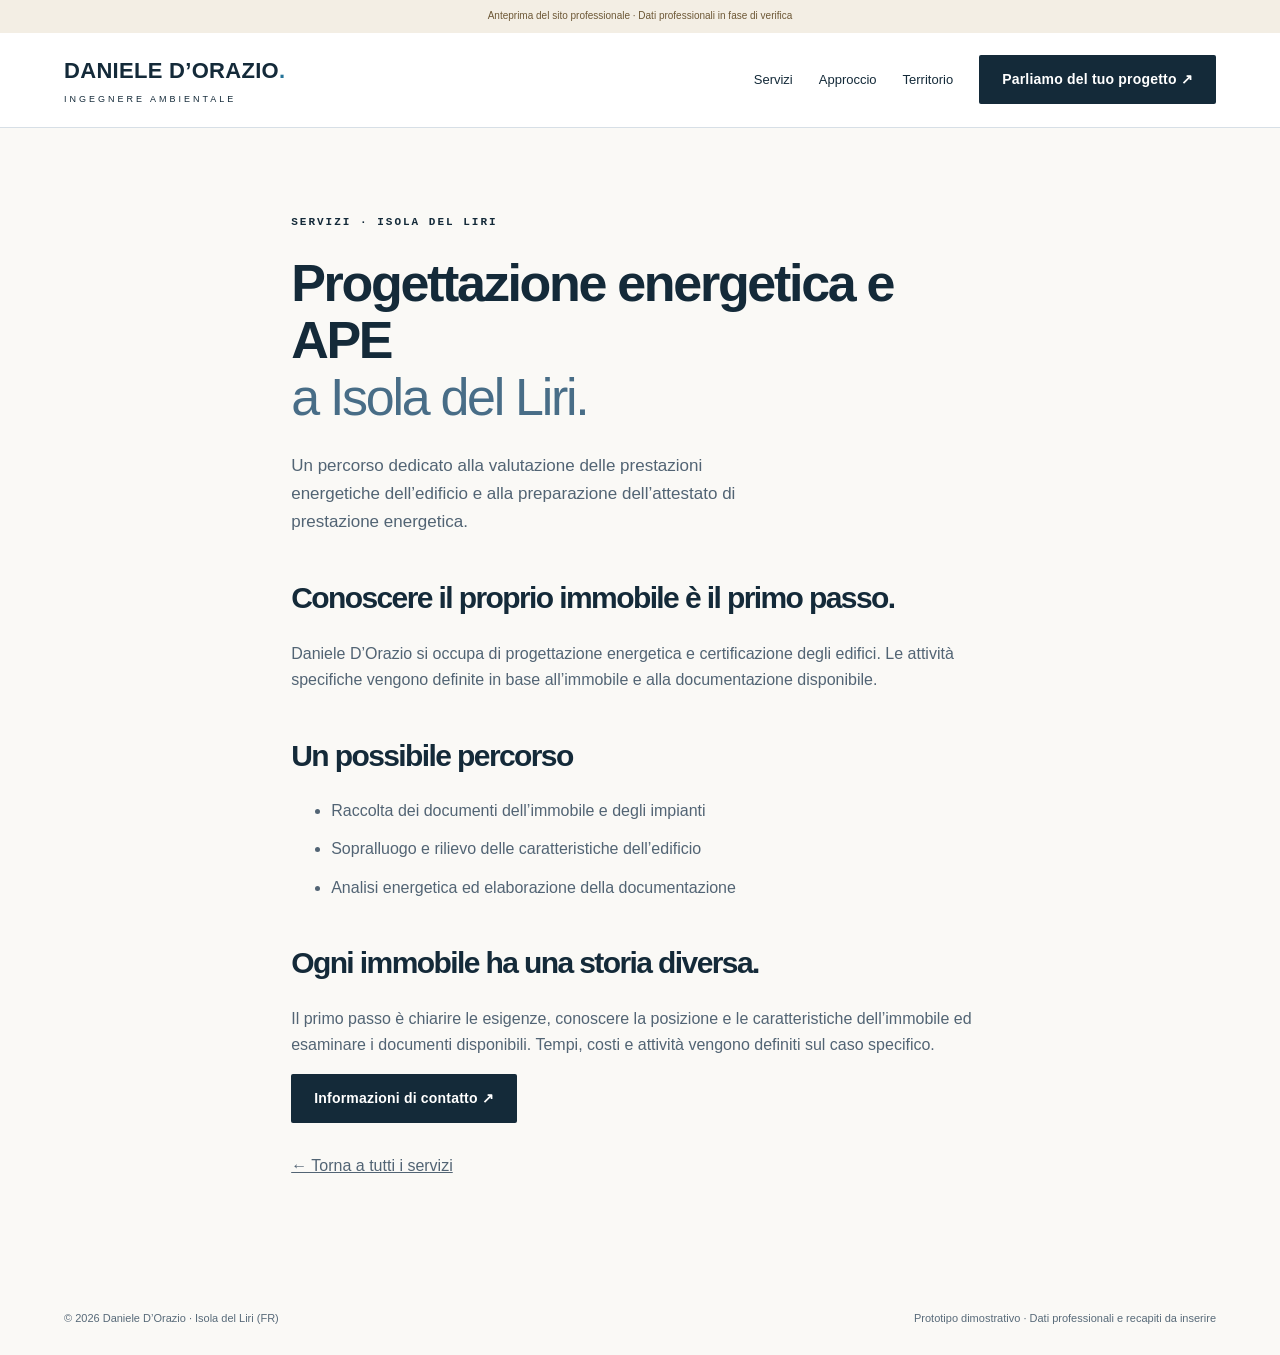
==== commit c46d5584: "Audit static site: optimize photos, accessibility and technical SEO" ====
--- a/certificazione-energetica.html
+++ b/certificazione-energetica.html
@@ -1 +1 @@
-<!doctype html><html lang="it"><head><meta charset="utf-8"><meta name="viewport" content="width=device-width,initial-scale=1"><title>Progettazione energetica e certificazione APE a Isola del Liri | Daniele D’Orazio</title><meta name="description" content="Progettazione energetica degli edifici e certificazione APE, con valutazione delle caratteristiche energetiche e preparazione della documentazione tecnica."><link rel="canonical" href="https://danieledorazio.it/certificazione-energetica.html"><meta property="og:url" content="https://danieledorazio.it/certificazione-energetica.html"><meta name="theme-color" content="#142b42"><meta property="og:title" content="Certificazione energetica APE a Isola del Liri | Daniele D’Orazio"><meta property="og:description" content="Un percorso dedicato alla valutazione delle prestazioni energetiche dell’edificio e alla preparazione dell’attestato di prestazione energetica."><meta property="og:type" content="website"><meta property="og:locale" content="it_IT"><meta name="twitter:card" content="summary"><link rel="icon" href="favicon.svg" type="image/svg+xml"><link rel="stylesheet" href="style.css?v=esigenze-7"><script type="application/ld+json">{"@context": "https://schema.org", "@type": "WebPage", "name": "Certificazione energetica APE a Isola del Liri | Daniele D’Orazio", "description": "Un percorso dedicato alla valutazione delle prestazioni energetiche dell’edificio e alla preparazione dell’attestato di prestazione energetica.", "inLanguage": "it-IT"}</script></head><body><a class="skip" href="#contenuto">Salta al contenuto</a><div class="demo">Anteprima del sito professionale · Dati professionali in fase di verifica</div><header><a class="brand" href="./">Daniele D’Orazio<span style="color:#257499">.</span><small>INGEGNERE AMBIENTALE</small></a><nav aria-label="Navigazione principale"><a href="./#servizi">Servizi</a><a href="./#approccio">Approccio</a><a href="./#territorio">Territorio</a><a class="button dark" href="./#contatti">Parliamo del tuo progetto ↗</a></nav></header><main id="contenuto"><article class="wrap article"><span class="eyebrow">Servizi · Isola del Liri</span><h1>Progettazione energetica e APE<br><em>a Isola del Liri.</em></h1><p class="lead">Un percorso dedicato alla valutazione delle prestazioni energetiche dell’edificio e alla preparazione dell’attestato di prestazione energetica.</p><h2>Conoscere il proprio immobile è il primo passo.</h2><p>Daniele D’Orazio si occupa di progettazione energetica e certificazione degli edifici. Le attività specifiche vengono definite in base all’immobile e alla documentazione disponibile.</p><h2>Un possibile percorso</h2><ul><li>Raccolta dei documenti dell’immobile e degli impianti</li><li>Sopralluogo e rilievo delle caratteristiche dell’edificio</li><li>Analisi energetica ed elaborazione della documentazione</li></ul><h2>Ogni immobile ha una storia diversa.</h2><p>Il primo passo è chiarire le esigenze, conoscere la posizione e le caratteristiche dell’immobile ed esaminare i documenti disponibili. Tempi, costi e attività vengono definiti sul caso specifico.</p><a class="button dark" href="./#contatti">Informazioni di contatto ↗</a><p style="margin-top:30px"><a href="./#servizi">← Torna a tutti i servizi</a></p></article></main><footer><span>© 2026 Daniele D’Orazio · Isola del Liri (FR)</span><span>Prototipo dimostrativo · Dati professionali e recapiti da inserire</span></footer></body></html>+<!DOCTYPE html><html lang="it"><head><meta charset="utf-8"><meta name="viewport" content="width=device-width,initial-scale=1"><title>Progettazione energetica e APE | Daniele D’Orazio</title><meta name="description" content="Progettazione energetica degli edifici e certificazione APE, con valutazione delle caratteristiche energetiche e preparazione della documentazione tecnica."><link rel="canonical" href="https://danieledorazio.it/certificazione-energetica.html"><meta name="theme-color" content="#142b42"><link rel="icon" href="favicon.svg" type="image/svg+xml"><link rel="stylesheet" href="style.css?v=audit-1"><meta property="og:title" content="Progettazione energetica e APE | Daniele D’Orazio"><meta property="og:description" content="Progettazione energetica degli edifici e certificazione APE, con valutazione delle caratteristiche energetiche e preparazione della documentazione tecnica."><meta property="og:type" content="website"><meta property="og:locale" content="it_IT"><meta property="og:url" content="https://danieledorazio.it/certificazione-energetica.html"><meta property="og:image" content="https://danieledorazio.it/assets/images/condivisione-isola.jpg"><meta property="og:image:width" content="1200"><meta property="og:image:height" content="630"><meta property="og:image:alt" content="Cascata Grande di Isola del Liri · Foto Piergiorgio Mariniello, CC BY-SA 3.0"><meta name="twitter:card" content="summary_large_image"><script type="application/ld+json">{"@context": "https://schema.org", "@type": "WebPage", "@id": "https://danieledorazio.it/certificazione-energetica.html#webpage", "url": "https://danieledorazio.it/certificazione-energetica.html", "name": "Progettazione energetica e APE | Daniele D’Orazio", "description": "Progettazione energetica degli edifici e certificazione APE, con valutazione delle caratteristiche energetiche e preparazione della documentazione tecnica.", "inLanguage": "it-IT"}</script></head><body><a class="skip" href="#contenuto">Salta al contenuto</a><div class="demo">Anteprima del sito professionale · Dati professionali in fase di verifica</div><header><a class="brand" href="./">Daniele D’Orazio<span class="brand-dot">.</span><small>INGEGNERE AMBIENTALE</small></a><nav aria-label="Navigazione principale"><a href="./#servizi">Servizi</a><a href="./#approccio">Approccio</a><a href="./#territorio">Territorio</a><a class="button dark" href="./#contatti"><span class="nav-cta-long">Parliamo del tuo progetto ↗</span><span class="nav-cta-short">Contatti</span></a></nav></header><main id="contenuto"><article class="wrap article"><span class="eyebrow">Servizi · Isola del Liri</span><h1>Progettazione energetica e APE<br><em>a Isola del Liri.</em></h1><p class="lead">Un percorso dedicato alla valutazione delle prestazioni energetiche dell’edificio e alla preparazione dell’attestato di prestazione energetica.</p><h2>Conoscere il proprio immobile è il primo passo.</h2><p>Daniele D’Orazio si occupa di progettazione energetica e certificazione degli edifici. Le attività specifiche vengono definite in base all’immobile e alla documentazione disponibile.</p><h2>Un possibile percorso</h2><ul><li>Raccolta dei documenti dell’immobile e degli impianti</li><li>Sopralluogo e rilievo delle caratteristiche dell’edificio</li><li>Analisi energetica ed elaborazione della documentazione</li></ul><h2>Ogni immobile ha una storia diversa.</h2><p>Il primo passo è chiarire le esigenze, conoscere la posizione e le caratteristiche dell’immobile ed esaminare i documenti disponibili. Tempi, costi e attività vengono definiti sul caso specifico.</p><a class="button dark" href="./#contatti">Informazioni di contatto ↗</a><p class="back-link-legacy"><a href="./#servizi">← Torna a tutti i servizi</a></p></article></main><footer><span>© 2026 Daniele D’Orazio · Isola del Liri (FR)</span><span>Prototipo dimostrativo · Dati professionali e recapiti da inserire</span></footer></body></html>
--- a/style.css
+++ b/style.css
@@ -1,27 +1,22 @@
-*{box-sizing:border-box}html{scroll-behavior:smooth;scroll-padding-top:90px}body{margin:0;background:#f5f7f9;color:#172e43;font:16px/1.65 Arial,sans-serif}a{color:inherit}header{max-width:1320px;margin:auto;padding:26px 5%;display:flex;align-items:center;justify-content:space-between;border-bottom:1px solid #d7dfe6}.brand{text-decoration:none;font-size:21px;font-weight:700;letter-spacing:-1px}.brand small{display:block;font-size:10px;letter-spacing:2px;font-weight:400}nav{display:flex;gap:26px;align-items:center}nav a{text-decoration:none;font-size:13px}.button{display:inline-block;background:#c5e2ef;color:#142b42;padding:13px 23px;border-radius:4px;text-decoration:none;font-size:14px;font-weight:700;border:0}.dark{background:#142b42;color:white}.wrap{max-width:1200px;margin:auto;padding:85px 4%}.hero{display:grid;grid-template-columns:1.15fr 1fr;gap:55px;align-items:center;padding-top:70px;padding-bottom:70px}.eyebrow{text-transform:uppercase;font-size:11px;font-weight:700;letter-spacing:2px;display:block;margin-bottom:24px}h1,h2,h3,p{margin-top:0}h1{font:500 clamp(42px,5.3vw,73px)/1.08 Georgia,serif;letter-spacing:-2.5px;margin-bottom:26px}h1 em,h2 em{font-weight:400;color:#346c88}h2{font:400 clamp(32px,4vw,48px)/1.15 Georgia,serif;letter-spacing:-1px}h3{font-size:21px;font-weight:500;line-height:1.3}p{color:#526474}.lead{max-width:490px;font-size:17px}.actions{display:flex;align-items:center;gap:24px;margin:32px 0}.textlink{text-underline-offset:6px;font-size:14px}.micro{font-size:11px;color:#657787}.hero-art{position:relative;background:#e9eef3;min-height:470px;border-radius:160px 160px 8px 8px;overflow:hidden}.hero-art svg{width:100%;height:470px}.tag{position:absolute;bottom:25px;left:25px;right:25px;background:#fffefaeb;padding:15px 20px;border:1px solid #fff;display:flex;justify-content:space-between;align-items:center;font-size:12px}.tag strong{display:block;font-size:16px}.strip{background:#142b42;color:#e2edf5;padding:23px 5%;display:flex;justify-content:center;gap:65px;font-size:13px}.strip span:before{content:'↗';color:#c5e2ef;margin-right:14px}.section-head{display:flex;justify-content:space-between;gap:35px;align-items:end;margin-bottom:45px}.section-head p{max-width:350px;font-size:14px}.grid{display:grid;grid-template-columns:repeat(3,1fr);gap:20px}.card{padding:31px;border:1px solid #d7dfe6;text-decoration:none;display:flex;flex-direction:column;min-height:300px;background:#ffffff;transition:transform .2s,background .2s}.card:hover{transform:translateY(-5px);background:#eef4f8}.num{font-size:11px;letter-spacing:2px;margin-bottom:42px;color:#587b92}.card p{font-size:14px}.card .arrow{margin-top:auto;align-self:flex-end;font-size:25px}.about{background:#eaf0f5}.split{display:grid;grid-template-columns:1fr 1fr;gap:100px}.steps{border-top:1px solid #bbcbd7}.step{display:grid;grid-template-columns:40px 1fr;gap:20px;padding:25px 0;border-bottom:1px solid #bbcbd7}.step h3{margin-bottom:8px;font-size:19px}.step p{font-size:14px;margin:0}.step span{font-size:12px;color:#346c88}.local{border:1px solid #d7dfe6;padding:35px;margin-top:45px;display:flex;justify-content:space-between;align-items:center;gap:30px}.local p{margin:0;max-width:600px}.faq{max-width:820px}details{border-bottom:1px solid #d7dfe6;padding:23px 0}summary{cursor:pointer;font-size:18px}details p{margin:18px 0 0;font-size:15px}.contact{background:#142b42;color:#f7fafc}.contact p{color:#c5d2de}.contact h2{font-size:55px}.contact-panel{padding:32px;border:1px solid #456176}.contact-panel p:last-child{margin:0}footer{padding:28px 5%;font-size:11px;display:flex;justify-content:space-between;gap:20px;color:#657787}.demo{font-size:11px;padding:8px 5%;text-align:center;background:#eaf0f5;color:#536a7d}.article{max-width:800px}.article h1{font-size:52px}.article h2{font-size:30px;margin-top:45px}.article li{margin:12px 0;color:#526474}.skip{position:absolute;left:-9999px}.skip:focus{left:10px;top:10px;background:white;padding:10px;z-index:10}:focus-visible{outline:3px solid #387fa3;outline-offset:5px}@media(max-width:760px){header{padding:20px 6%}nav{gap:14px}nav a:not(:last-child){display:none}.hero,.split{grid-template-columns:1fr;gap:35px}.wrap{padding:55px 6%}.hero-art{min-height:370px}.hero-art svg{height:370px}.hero{padding-top:45px}h1{font-size:49px}.grid{grid-template-columns:1fr}.card{min-height:240px}.num{margin-bottom:25px}.strip{gap:14px;flex-wrap:wrap;font-size:11px}.section-head,.local{display:block}.contact h2{font-size:42px}footer{flex-direction:column}.article h1{font-size:40px}.actions{gap:15px}}@media(prefers-reduced-motion:reduce){html{scroll-behavior:auto}.card{transition:none}}
-.photo-hero{border-radius:180px 180px 5px 5px;min-height:550px;background:#d6e0e8}.photo-hero>img{width:100%;height:550px;object-fit:cover;object-position:60% center;display:block}.photo-hero:after{content:"";position:absolute;inset:0;background:linear-gradient(transparent 55%,#172e4344);pointer-events:none}.photo-hero .tag{z-index:1}.tag>div>span{font-size:9px;letter-spacing:1px}.visual-story{display:grid;grid-template-columns:1.1fr 1fr;background:#e9eef3}.story-image{position:relative;min-height:520px;overflow:hidden}.story-image img{width:100%;height:100%;position:absolute;object-fit:cover;object-position:25% center}.story-image>span{position:absolute;bottom:16px;left:20px;right:20px;color:white;font-size:10px;text-shadow:0 1px 5px #000;background:#142b4280;padding:7px 10px}.story-copy{padding:70px 12%;align-self:center}.story-copy p{max-width:420px}.contact-email{display:block;font-size:clamp(16px,2vw,25px);text-underline-offset:7px;margin-bottom:24px;overflow-wrap:anywhere}.contact-panel .button{margin-top:20px}.card{border-radius:8px}.card:nth-child(2){background:#edf2f7}.card:nth-child(3){background:#e5edf4}.hero{gap:40px}header{border-bottom:0}.demo{background:#142b42;color:#dce8f1}.contact-panel{border-radius:8px;background:#ffffff05}@media(max-width:760px){.visual-story{grid-template-columns:1fr}.story-image{min-height:340px}.story-copy{padding:45px 6%}.photo-hero{min-height:420px;border-radius:140px 140px 5px 5px}.photo-hero>img{height:420px}.hero h1{font-size:52px}}
-/* Technical studio direction */
-body{font-family:Arial,Helvetica,sans-serif}h1,h2,h3{font-family:Arial,Helvetica,sans-serif;font-weight:600}h1{font-size:clamp(39px,4.35vw,61px);line-height:1.1;letter-spacing:-2.3px}h1 em,h2 em{font-style:normal;font-weight:400;color:#486d87}h2{font-size:clamp(30px,3.4vw,44px);letter-spacing:-1.6px}h3{font-size:20px;letter-spacing:-.4px}.brand{letter-spacing:-.7px}.eyebrow,.num,.micro,.drawing-label{font-family:'Courier New',monospace}.hero{background-image:linear-gradient(#142b4207 1px,transparent 1px),linear-gradient(90deg,#142b4207 1px,transparent 1px);background-size:40px 40px;max-width:1280px;padding-left:5%;padding-right:5%;padding-top:65px;padding-bottom:65px}.hero-art,.photo-hero{border-radius:2px;min-height:510px;border:1px solid #cbd6df}.photo-hero>img{height:510px;object-position:34% center;filter:saturate(.72)}.drawing-label{position:absolute;top:15px;left:15px;z-index:2;padding:8px 10px;background:#ffffffed;font-size:9px;color:#142b42;letter-spacing:.5px}.tag{left:15px;right:15px;bottom:15px;border-radius:0;background:#fffffff0}.tag strong{font-size:17px}.button{border-radius:2px;letter-spacing:.2px}.strip{background:#142b42;font-family:'Courier New',monospace;font-size:12px}.strip span:before{color:#87c4dd}.card,.contact-panel{border-radius:2px}.card{border-top:3px solid #346c88;min-height:290px}.card:hover{transform:translateY(-3px)}.card:nth-child(2),.card:nth-child(3){background:#fff}.num{color:#526e83}.contact h2{font-size:44px;line-height:1.12}.contact-email{font-family:'Courier New',monospace;font-size:clamp(16px,1.7vw,23px);letter-spacing:-.8px}.email-status{display:inline-block;padding:6px 12px;border:1px solid #668399;color:#d8e6ef!important;font:12px 'Courier New',monospace}.demo{background:#e6edf3;color:#344f66;border-bottom:1px solid #d7dfe6;font-size:10px}.visual-story{background:#e9eff4}.story-image img{filter:saturate(.65)}.about{background:#edf2f6}.local{border-left:3px solid #346c88}.contact-panel hr{border-color:#456176!important}header{border-bottom:1px solid #d7dfe6}.contact .eyebrow{color:#a9c7db}.photo-hero:after{background:linear-gradient(transparent 55%,#142b4233)}.story-image>span{background:#142b4299}@media(max-width:760px){.hero h1{font-size:41px;letter-spacing:-1.6px}.photo-hero,.hero-art{min-height:390px;border-radius:2px}.photo-hero>img{height:390px}.hero{padding-top:40px;padding-bottom:40px}.contact h2{font-size:36px}.drawing-label{font-size:8px}}
-/* Brand refresh 2026: clean engineering editorial */
+*{box-sizing:border-box}html{scroll-behavior:smooth;scroll-padding-top:90px}body{background:#f5f7f9;color:#172e43;font:16px/1.65 Arial,sans-serif;margin:0}a{color:inherit}header{align-items:center;display:flex;justify-content:space-between;margin:auto;max-width:1320px;padding:26px 5%}.brand{font-size:21px;font-weight:700;letter-spacing:-1px;text-decoration:none}.brand small{display:block;font-size:10px;font-weight:400;letter-spacing:2px}nav{align-items:center;display:flex;gap:26px}nav a{font-size:13px}.button,nav a{text-decoration:none}.button{background:#c5e2ef;border:0;border-radius:4px;color:#142b42;display:inline-block;font-size:14px;font-weight:700;padding:13px 23px}.dark{background:#142b42;color:#fff}.wrap{margin:auto;max-width:1200px;padding:85px 4%}.hero{align-items:center;display:grid;grid-template-columns:1.15fr 1fr;padding-bottom:70px;padding-top:70px}.eyebrow{display:block;font-size:11px;font-weight:700;letter-spacing:2px;margin-bottom:24px;text-transform:uppercase}h1,h2,h3,p{margin-top:0}h1{font:500 clamp(42px,5.3vw,73px)/1.08 Georgia,serif;letter-spacing:-2.5px;margin-bottom:26px}h1 em,h2 em{color:#346c88}h2{font:400 clamp(32px,4vw,48px)/1.15 Georgia,serif;letter-spacing:-1px}h3{font-size:21px;font-weight:500;line-height:1.3}p{color:#526474}.lead{font-size:17px;max-width:490px}.actions{align-items:center;display:flex;gap:24px;margin:32px 0}.textlink{font-size:14px;text-underline-offset:6px}.micro{color:#586a79;font-size:11px}.hero-art{background:#e9eef3;border-radius:160px 160px 8px 8px;min-height:470px;overflow:hidden;position:relative}.hero-art svg{height:470px;width:100%}.tag{align-items:center;background:#fffefaeb;border:1px solid #fff;bottom:25px;display:flex;font-size:12px;justify-content:space-between;left:25px;padding:15px 20px;position:absolute;right:25px}.tag strong{display:block;font-size:16px}.section-head{align-items:end;display:flex;gap:35px;justify-content:space-between;margin-bottom:45px}.section-head p{font-size:14px;max-width:350px}.grid{display:grid;gap:20px;grid-template-columns:repeat(3,1fr)}.card{background:#fff;border:1px solid #d7dfe6;display:flex;flex-direction:column;min-height:300px;padding:31px;text-decoration:none;transition:transform .2s,background .2s}.card:hover{background:#eef4f8;transform:translateY(-5px)}.num{color:#587b92;font-size:11px;letter-spacing:2px;margin-bottom:42px}.card p{font-size:14px}.about{background:#eaf0f5}.split{display:grid;gap:100px;grid-template-columns:1fr 1fr}.steps{border-top:1px solid #bbcbd7}.step{border-bottom:1px solid #bbcbd7;display:grid;gap:20px;grid-template-columns:40px 1fr;padding:25px 0}.step h3{font-size:19px;margin-bottom:8px}.step p{font-size:14px;margin:0}.step span{color:#346c88;font-size:12px}.local{align-items:center;border:1px solid #d7dfe6;display:flex;gap:30px;justify-content:space-between;margin-top:45px;padding:35px}.local p{margin:0;max-width:600px}.faq{max-width:820px}details{border-bottom:1px solid #d7dfe6;padding:23px 0}summary{cursor:pointer;font-size:18px}details p{font-size:15px;margin:18px 0 0}.contact{background:#142b42;color:#f7fafc}.contact p{color:#c5d2de}.contact h2{font-size:55px}.contact-panel{border:1px solid #456176;padding:32px}.contact-panel p:last-child{margin:0}footer{color:#586a79;display:flex;gap:20px;justify-content:space-between;padding:28px 5%}.demo,footer{font-size:11px}.demo{background:#eaf0f5;color:#536a7d;padding:8px 5%;text-align:center}.article{max-width:800px}.article h1{font-size:52px}.article h2{font-size:30px;margin-top:45px}.article li{color:#526474;margin:12px 0}.skip{left:-9999px;position:absolute}.skip:focus{background:#fff;left:10px;padding:10px;top:10px;z-index:10}:focus-visible{outline-offset:5px}@media(max-width:760px){header{padding:20px 6%}nav{gap:14px}nav a:not(:last-child){display:none}.hero,.split{gap:35px;grid-template-columns:1fr}.wrap{padding:55px 6%}.hero-art{min-height:370px}.hero-art svg{height:370px}.hero{padding-top:45px}h1{font-size:49px}.grid{grid-template-columns:1fr}.card{min-height:240px}.num{margin-bottom:25px}.local,.section-head{display:block}.contact h2{font-size:42px}footer{flex-direction:column}.article h1{font-size:40px}.actions{gap:15px}}@media(prefers-reduced-motion:reduce){html{scroll-behavior:auto}.card{transition:none}}
+.photo-hero{background:#d6e0e8;border-radius:180px 180px 5px 5px;min-height:550px}.photo-hero>img{display:block;height:550px;object-fit:cover;object-position:60% center;width:100%}.photo-hero:after{background:linear-gradient(transparent 55%,#172e4344);content:"";inset:0;pointer-events:none;position:absolute}.photo-hero .tag{z-index:1}.tag>div>span{font-size:9px;letter-spacing:1px}.visual-story{background:#e9eef3;display:grid;grid-template-columns:1.1fr 1fr}.story-image{min-height:520px;overflow:hidden;position:relative}.story-image img{height:100%;object-fit:cover;object-position:25% center;position:absolute;width:100%}.story-image>span{background:#142b4280;bottom:16px;color:#fff;font-size:10px;left:20px;padding:7px 10px;position:absolute;right:20px;text-shadow:0 1px 5px #000}.story-copy{align-self:center;padding:70px 12%}.story-copy p{max-width:420px}.contact-email{display:block;font-size:clamp(16px,2vw,25px);margin-bottom:24px;overflow-wrap:anywhere;text-underline-offset:7px}.contact-panel .button{margin-top:20px}.card{border-radius:8px}.card:nth-child(2){background:#edf2f7}.card:nth-child(3){background:#e5edf4}.hero{gap:40px}header{border-bottom:0}.demo{background:#142b42;color:#dce8f1}.contact-panel{background:#ffffff05;border-radius:8px}@media(max-width:760px){.visual-story{grid-template-columns:1fr}.story-image{min-height:340px}.story-copy{padding:45px 6%}.photo-hero{border-radius:140px 140px 5px 5px;min-height:420px}.photo-hero>img{height:420px}.hero h1{font-size:52px}}body,h1,h2,h3{font-family:Arial,Helvetica,sans-serif}h1,h2,h3{font-weight:600}h1{font-size:clamp(39px,4.35vw,61px);letter-spacing:-2.3px;line-height:1.1}h1 em,h2 em{color:#486d87;font-style:normal;font-weight:400}h2{font-size:clamp(30px,3.4vw,44px);letter-spacing:-1.6px}h3{font-size:20px;letter-spacing:-.4px}.brand{letter-spacing:-.7px}.drawing-label,.eyebrow,.micro,.num{font-family:Courier New,monospace}.hero{background-image:linear-gradient(#142b4207 1px,transparent 0),linear-gradient(90deg,#142b4207 1px,transparent 0);background-size:40px 40px;max-width:1280px;padding:65px 5%}.hero-art,.photo-hero{border:1px solid #cbd6df;border-radius:2px;min-height:510px}.photo-hero>img{filter:saturate(.72);height:510px;object-position:34% center}.drawing-label{background:#ffffffed;color:#142b42;font-size:9px;left:15px;letter-spacing:.5px;padding:8px 10px;position:absolute;top:15px;z-index:2}.tag{background:#fffffff0;border-radius:0;bottom:15px;left:15px;right:15px}.tag strong{font-size:17px}.button{letter-spacing:.2px}.button,.card,.contact-panel{border-radius:2px}.card{border-top:3px solid #346c88;min-height:290px}.card:hover{transform:translateY(-3px)}.num{color:#526e83}.contact h2{font-size:44px;line-height:1.12}.contact-email{font-family:Courier New,monospace;font-size:clamp(16px,1.7vw,23px);letter-spacing:-.8px}.email-status{border:1px solid #668399;color:#d8e6ef!important;display:inline-block;font:12px Courier New,monospace;padding:6px 12px}.demo{background:#e6edf3;border-bottom:1px solid #d7dfe6;color:#344f66;font-size:10px}.visual-story{background:#e9eff4}.story-image img{filter:saturate(.65)}.about{background:#edf2f6}.local{border-left:3px solid #346c88}.contact-panel hr{border-color:#456176!important}header{border-bottom:1px solid #d7dfe6}.contact .eyebrow{color:#a9c7db}.photo-hero:after{background:linear-gradient(transparent 55%,#142b4233)}.story-image>span{background:#142b4299}@media(max-width:760px){.hero h1{font-size:41px;letter-spacing:-1.6px}.hero-art,.photo-hero{border-radius:2px;min-height:390px}.photo-hero>img{height:390px}.hero{padding-bottom:40px;padding-top:40px}.contact h2{font-size:36px}.drawing-label{font-size:8px}}
 :root{--ink:#142a39;--gold:#b89455;--paper:#faf9f6}
 body{background:var(--paper);color:var(--ink)}
-header{max-width:none;background:#fff;padding-top:20px;padding-bottom:20px}
+header{background:#fff;max-width:none;padding-bottom:20px;padding-top:20px}
 .brand{font-size:22px;letter-spacing:.3px;text-transform:uppercase}
-.brand small{letter-spacing:3px;font-size:9px;margin-top:3px}
-nav a:hover,.textlink:hover{color:#a57d40}
-.button.dark{background:var(--ink);color:white}
+.brand small{font-size:9px;letter-spacing:3px;margin-top:3px}
+.textlink:hover,nav a:hover{color:#a57d40}
+.button.dark{background:var(--ink);color:#fff}
 .button:hover{filter:brightness(1.12)}
-.hero{max-width:1400px;grid-template-columns:1fr 1.05fr;min-height:620px;gap:55px;background-image:none}
+.hero{background-image:none;gap:55px;grid-template-columns:1fr 1.05fr;max-width:1400px;min-height:620px}
 .hero h1{font-size:clamp(42px,5.2vw,74px);font-weight:500;letter-spacing:-2.7px;line-height:1.08}
-.hero h1 em,.section-head h2 em,#territorio h2 em{color:#a47e43}
-.hero .eyebrow{color:#98753e}
-.hero .lead{font-size:18px;line-height:1.7;color:#435663}
-.photo-hero{min-height:540px;border:0;box-shadow:0 24px 60px #142a3920}
-.photo-hero>img{height:540px;filter:saturate(.9);object-position:center}
+#territorio h2 em,.hero h1 em,.section-head h2 em{color:#85612f}
+.hero .eyebrow{color:#80602f}
+.hero .lead{color:#435663;font-size:18px;line-height:1.7}
+.photo-hero{border:0;box-shadow:0 24px 60px #142a3920;min-height:540px}
+.photo-hero>img{filter:saturate(.9);height:540px;object-position:center}
 .drawing-label{background:#fff;color:#87683c}
 .tag{background:#ffffffed;border:0}
-.strip{background:var(--ink);gap:40px}
-.strip span:before{color:#d4ae70}
 .card{border:1px solid #e5e2dc;border-top:3px solid var(--gold);box-shadow:0 10px 28px #142a3909}
 .card:nth-child(2),.card:nth-child(3){background:#fff}
 .card:hover{box-shadow:0 20px 40px #142a3919}
@@ -29,75 +24,76 @@
 .visual-story{background:#eeece6}
 .story-image img{filter:saturate(.85)}
 .local{background:#fff;border:1px solid #e4dfd5;border-left:4px solid var(--gold);box-shadow:0 12px 36px #142a3909}
-.territory-mark{font-size:12px;letter-spacing:2px;line-height:2;text-align:center;color:#9c7b49;font-weight:bold;white-space:nowrap}
+.territory-mark{color:#80602f;font-size:12px;font-weight:700;letter-spacing:2px;line-height:2;text-align:center;white-space:nowrap}
 .contact{background:var(--ink)}
 .contact h2 span{color:#d4ae70!important}
-.demo{background:#f3eee4;color:#6d5836;border:0}
-@media(max-width:760px){header{padding:18px 5%}.brand{font-size:17px}nav .button{font-size:11px;padding:10px}.hero{min-height:auto;grid-template-columns:1fr;gap:25px}.hero h1{font-size:clamp(39px,10vw,55px);letter-spacing:-1.8px}.photo-hero{min-height:330px}.photo-hero>img{height:330px}.tag{padding:12px}.strip{gap:10px 20px}.territory-mark{display:block;margin-top:25px}.local{padding:24px}}
-
-/* Mobile usability refinement */
-@media(max-width:760px){
- header{gap:12px;align-items:center}
+.demo{background:#f3eee4;border:0;color:#6d5836}
+@media(max-width:760px){header{padding:18px 5%}.brand{font-size:17px}nav .button{font-size:11px;padding:10px}.hero{gap:25px;grid-template-columns:1fr;min-height:auto}.hero h1{font-size:clamp(39px,10vw,55px);letter-spacing:-1.8px}.photo-hero{min-height:330px}.photo-hero>img{height:330px}.tag{padding:12px}.territory-mark{display:block;margin-top:25px}.local{padding:24px}
+ header{align-items:center;gap:12px}
  .brand{font-size:16px;line-height:1.2;white-space:nowrap}
  .brand small{font-size:8px;letter-spacing:2px}
  nav{margin-left:auto}
- nav .button{font-size:0;padding:11px 12px;max-width:110px}
+ nav .button{font-size:0;max-width:110px;padding:11px 12px}
  nav .button:after{content:"Contatti";font-size:12px}
- .hero{display:flex;flex-direction:column;padding-top:30px;padding-bottom:36px;gap:18px}
+ .hero{display:flex;flex-direction:column;gap:18px;padding-bottom:36px;padding-top:30px}
  .hero>div:first-child{display:contents}
- .hero .eyebrow{order:0;font-size:9px;letter-spacing:1.4px;margin-bottom:0}
- .hero h1{order:1;font-size:clamp(34px,9vw,43px);line-height:1.12;letter-spacing:-1.4px;margin:0}
- .hero .lead{order:3;font-size:15px;line-height:1.55;margin:0}
- .hero .actions{order:4;margin:8px 0 0;gap:15px;flex-wrap:wrap}
- .hero .actions .button{padding:12px 16px;font-size:12px}
+ .hero .eyebrow{font-size:9px;letter-spacing:1.4px;margin-bottom:0;order:0}
+ .hero h1{font-size:clamp(34px,9vw,43px);letter-spacing:-1.4px;line-height:1.12;margin:0;order:1}
+ .hero .lead{font-size:15px;line-height:1.55;margin:0;order:3}
+ .hero .actions{flex-wrap:wrap;gap:15px;margin:8px 0 0;order:4}
+ .hero .actions .button{font-size:12px;padding:12px 16px}
  .hero .actions .textlink{font-size:12px}
  .hero .micro{display:none}
- .hero .hero-art{order:2;width:100%;min-height:250px;box-shadow:0 12px 28px #142a3920}
+ .hero .hero-art{box-shadow:0 12px 28px #142a3920;min-height:250px;order:2;width:100%}
  .hero .photo-hero>img{height:250px}
  .hero .drawing-label{font-size:8px}
- .hero .tag{bottom:9px;left:9px;right:9px;padding:9px}
+ .hero .tag{bottom:9px;left:9px;padding:9px;right:9px}
  .hero .tag strong{font-size:12px}
  .hero .tag>div>span{font-size:8px}
- .wrap{padding-left:5%;padding-right:5%}
-}
-.photo-credit{max-width:1200px;margin:auto;padding:0 5% 22px;font-size:10px;color:#677783}
+ .wrap{padding-left:5%;padding-right:5%}}
+.photo-credit{color:#586a79;font-size:10px;margin:auto;max-width:1200px;padding:0 5% 22px}
 .photo-credit a{color:inherit}
 
-.contact-top{display:flex;align-items:center;justify-content:center;gap:17px;padding:10px 5%;background:#142a39;color:#fff;font-size:13px;letter-spacing:.1px}
+.contact-top{align-items:center;background:#142a39;color:#fff;display:flex;font-size:13px;gap:17px;justify-content:center;letter-spacing:.1px;padding:10px 5%}
 .contact-top>a{color:#fff;font-weight:700;text-underline-offset:3px}
-.contact-top>span:first-child{color:#d4ae70;font-size:11px;text-transform:uppercase;letter-spacing:1px}
+.contact-top>span:first-child{color:#d4ae70;font-size:11px;letter-spacing:1px;text-transform:uppercase}
 .contact-top .demo-phone{color:#f5f1e9;font-weight:600}
-.contact-top small{font-size:10px;font-weight:400;color:#e0c9a8}
-@media(max-width:760px){.contact-top{padding:10px 4%;gap:3px 10px;flex-wrap:wrap;font-size:12px}.contact-top>span:first-child,.contact-top .contact-separator{display:none}.contact-top>a{font-size:13px}.contact-top .demo-phone{font-size:12px}}
-
-/* Service cards: substance, hierarchy, useful actions */
-.service-grid{gap:18px;align-items:stretch}
-.service-card{min-height:0;padding:27px 27px 24px;gap:0}
-.service-card .num{margin:0 0 16px;color:#93713c}
-.service-icon{width:44px;height:44px;border:1px solid #e1d6c4;border-radius:50%;display:flex;align-items:center;justify-content:center;color:#9c7740;font-size:25px;margin-bottom:19px}
+.contact-top small{color:#e0c9a8;font-size:10px;font-weight:400}
+@media(max-width:760px){.contact-top{flex-wrap:wrap;font-size:12px;gap:3px 10px;padding:10px 4%}.contact-top .contact-separator,.contact-top>span:first-child{display:none}.contact-top>a{font-size:13px}.contact-top .demo-phone{font-size:12px}}
+.service-grid{align-items:stretch;gap:18px}
+.service-card{gap:0;min-height:0;padding:27px 27px 24px}
+.service-card .num{color:#80602f;margin:0 0 16px}
 .service-card h3{font-size:23px;line-height:1.2;margin-bottom:16px}
-.service-card .service-question{font-size:16px;font-weight:700;color:#263d4b;line-height:1.4;margin-bottom:12px}
-.service-card p:not(.service-question){font-size:14px;line-height:1.6;margin-bottom:16px}
-.service-tags{display:block;color:#806b4f;font-size:11px;line-height:1.6;padding:12px 0;border-top:1px solid #eee8dd}
-.service-cta{margin-top:auto;padding-top:18px;display:flex;align-items:center;justify-content:space-between;color:#142a39;font-weight:700;font-size:13px}
-.service-cta span{font-size:21px;color:#a47e43}
-.service-assurance{display:flex;gap:22px;align-items:center;margin-top:26px;background:#f0ece4;border-left:3px solid #b89455;padding:22px 26px}
-.service-assurance strong{min-width:180px;font-size:18px;line-height:1.25}
-.service-assurance p{font-size:13px;line-height:1.55;margin:0;flex:1}
-.service-assurance a{white-space:nowrap;font-size:13px;font-weight:700;text-underline-offset:4px}
-@media(max-width:760px){.service-grid{gap:14px}.service-card{padding:22px 22px 18px;min-height:0}.service-card .num{margin-bottom:12px}.service-icon{width:38px;height:38px;font-size:22px;margin-bottom:13px}.service-card h3{font-size:22px;margin-bottom:10px}.service-card .service-question{font-size:15px;margin-bottom:8px}.service-card p:not(.service-question){font-size:13px;margin-bottom:12px}.service-tags{font-size:10px;padding:10px 0}.service-cta{padding-top:11px}.service-assurance{display:block;padding:20px;margin-top:18px}.service-assurance strong{display:block;margin-bottom:8px}.service-assurance p{margin-bottom:12px}}
+.service-tags{border-top:1px solid #eee8dd;color:#806b4f;display:block;font-size:11px;line-height:1.6;padding:12px 0}
+.service-cta{align-items:center;color:#142a39;display:flex;font-size:13px;font-weight:700;justify-content:space-between;margin-top:auto;padding-top:18px}
+.service-cta span{color:#85612f;font-size:21px}
+@media(max-width:760px){.service-grid{gap:14px}.service-card{min-height:0;padding:22px 22px 18px}.service-card .num{margin-bottom:12px}.service-card h3{font-size:22px;margin-bottom:10px}.service-tags{font-size:10px;padding:10px 0}.service-cta{padding-top:11px}}
 
 .service-grid{grid-template-columns:repeat(3,minmax(0,1fr))}.service-card{min-height:285px}.service-card h3{margin-top:10px}.service-card .service-tags{margin-top:auto}.service-card .service-cta{margin-top:0}@media(max-width:760px){.service-grid{grid-template-columns:1fr}.service-card{min-height:0}.service-card h3{font-size:21px}}
+.needs{padding-bottom:55px;padding-top:68px}
+.needs .section-head{margin-bottom:27px}
+.needs-grid{display:grid;gap:12px;grid-template-columns:repeat(2,minmax(0,1fr))}
+.need-link{align-items:center;background:#fff;border:1px solid #e4dfd5;display:flex;gap:18px;min-height:88px;padding:21px 23px;text-decoration:none;transition:border-color .2s,box-shadow .2s}
+.need-link:focus-visible,.need-link:hover{border-color:#b89455;box-shadow:0 10px 25px #142a3912}
+.need-index{color:#85612f;font:12px Courier New,monospace}
+.need-link strong{flex:1;font-size:16px;font-weight:600;line-height:1.35}
+.need-arrow{color:#85612f;font-size:22px}
+.needs-foot{align-items:center;display:flex;font-size:13px;gap:15px;justify-content:space-between;margin-top:18px;padding:16px 2px}
+.needs-foot a{font-weight:700;text-underline-offset:4px}
+@media(max-width:760px){.needs{padding-bottom:20px;padding-top:43px}.needs .section-head{margin-bottom:19px}.needs-grid{gap:9px;grid-template-columns:1fr}.need-link{gap:13px;min-height:68px;padding:15px 17px}.need-link strong{font-size:14px}.need-arrow{font-size:20px}.needs-foot{display:block;padding:14px 0}.needs-foot span{display:block;margin-bottom:7px}}
+.wa-ready{align-items:center;background:#e9f7ed;border:1px solid #b7dec2;border-radius:9px;color:#14542c;display:flex;gap:13px;margin:15px 0;padding:14px 16px}
+.wa-ready small,.wa-ready strong{display:block}.wa-ready strong{font-size:16px}.wa-ready small{color:#366e49;font-size:12px;line-height:1.45}
+.wa-dot{color:#1b9e50;font-size:22px}.wa-top{color:#d6f6df!important;font-weight:700}.wa-top small{font-size:10px;font-weight:400}
+.wa-floating{align-items:center;background:#168744;border-radius:40px;bottom:20px;box-shadow:0 6px 24px #142a3940;color:#fff;display:flex;font-size:14px;font-weight:700;gap:7px;padding:12px 17px;position:fixed;right:18px;text-decoration:none;z-index:50}
+.wa-floating small{font-size:10px;font-weight:400;opacity:.9}.wa-floating span{font-size:22px;line-height:1}
+@media(max-width:760px){.wa-floating{bottom:12px;font-size:13px;padding:11px 14px;right:12px}.wa-top{font-size:12px!important}}
+.brand-dot{color:#257499}.tag-arrow{font-size:28px}.contact-highlight{color:#87c4dd}.contact-divider{border:0;border-top:1px solid #527064;margin:26px 0}.back-link{margin-top:28px}.back-link-legacy{margin-top:30px}
+.nav-cta-short{display:none}.hero>div,.split>div{min-width:0}.article h1{overflow-wrap:anywhere}
+.wa-floating{background:#126d38}.wa-floating small{opacity:1}.wa-floating{bottom:calc(20px + env(safe-area-inset-bottom,0px))}
+body:has(.wa-floating){padding-bottom:80px}summary{display:list-item;min-height:44px}.photo-credit a,footer a{display:inline-block;padding:4px 0}.contact-top a{padding:4px 0}
+:focus-visible{outline:3px solid #387fa3;outline-offset:4px}.contact :focus-visible,.contact-top :focus-visible{outline-color:#c5e2ef}
+@media(max-width:760px){nav .button{align-items:center;display:inline-flex;font-size:12px;min-height:44px}nav .button:after{content:none}.nav-cta-long{display:none}.nav-cta-short{display:inline}.brand small{letter-spacing:1.1px}.brand small,.hero .eyebrow{font-size:10px}.photo-credit{font-size:12px}.drawing-label,.hero .drawing-label{font-size:10px}.wa-floating{bottom:calc(12px + env(safe-area-inset-bottom,0px))}.brand{white-space:normal}.brand small{white-space:nowrap}.article .button,.contact-top{overflow-wrap:anywhere}}
+@media(prefers-reduced-motion:reduce){*{scroll-behavior:auto!important;transition:none!important}}
 
-/* Needs-first navigation */
-.needs{padding-top:68px;padding-bottom:55px}
-.needs .section-head{margin-bottom:27px}
-.needs-grid{display:grid;grid-template-columns:repeat(2,minmax(0,1fr));gap:12px}
-.need-link{display:flex;align-items:center;gap:18px;background:#fff;border:1px solid #e4dfd5;padding:21px 23px;text-decoration:none;min-height:88px;transition:border-color .2s,box-shadow .2s}
-.need-link:hover,.need-link:focus-visible{border-color:#b89455;box-shadow:0 10px 25px #142a3912}
-.need-index{font:12px 'Courier New',monospace;color:#a47e43}
-.need-link strong{font-size:16px;line-height:1.35;font-weight:600;flex:1}
-.need-arrow{font-size:22px;color:#a47e43}
-.needs-foot{display:flex;gap:15px;justify-content:space-between;align-items:center;margin-top:18px;padding:16px 2px;font-size:13px}
-.needs-foot a{font-weight:700;text-underline-offset:4px}
-@media(max-width:760px){.needs{padding-top:43px;padding-bottom:20px}.needs .section-head{margin-bottom:19px}.needs-grid{grid-template-columns:1fr;gap:9px}.need-link{min-height:68px;padding:15px 17px;gap:13px}.need-link strong{font-size:14px}.need-arrow{font-size:20px}.needs-foot{display:block;padding:14px 0}.needs-foot span{display:block;margin-bottom:7px}}
+/* The mobile contact placeholder must not obscure text or actions. */
+@media(max-width:760px){.wa-floating{position:static;width:max-content;max-width:calc(100% - 24px);margin:0 12px calc(24px + env(safe-area-inset-bottom,0px)) auto}body:has(.wa-floating){padding-bottom:0}}
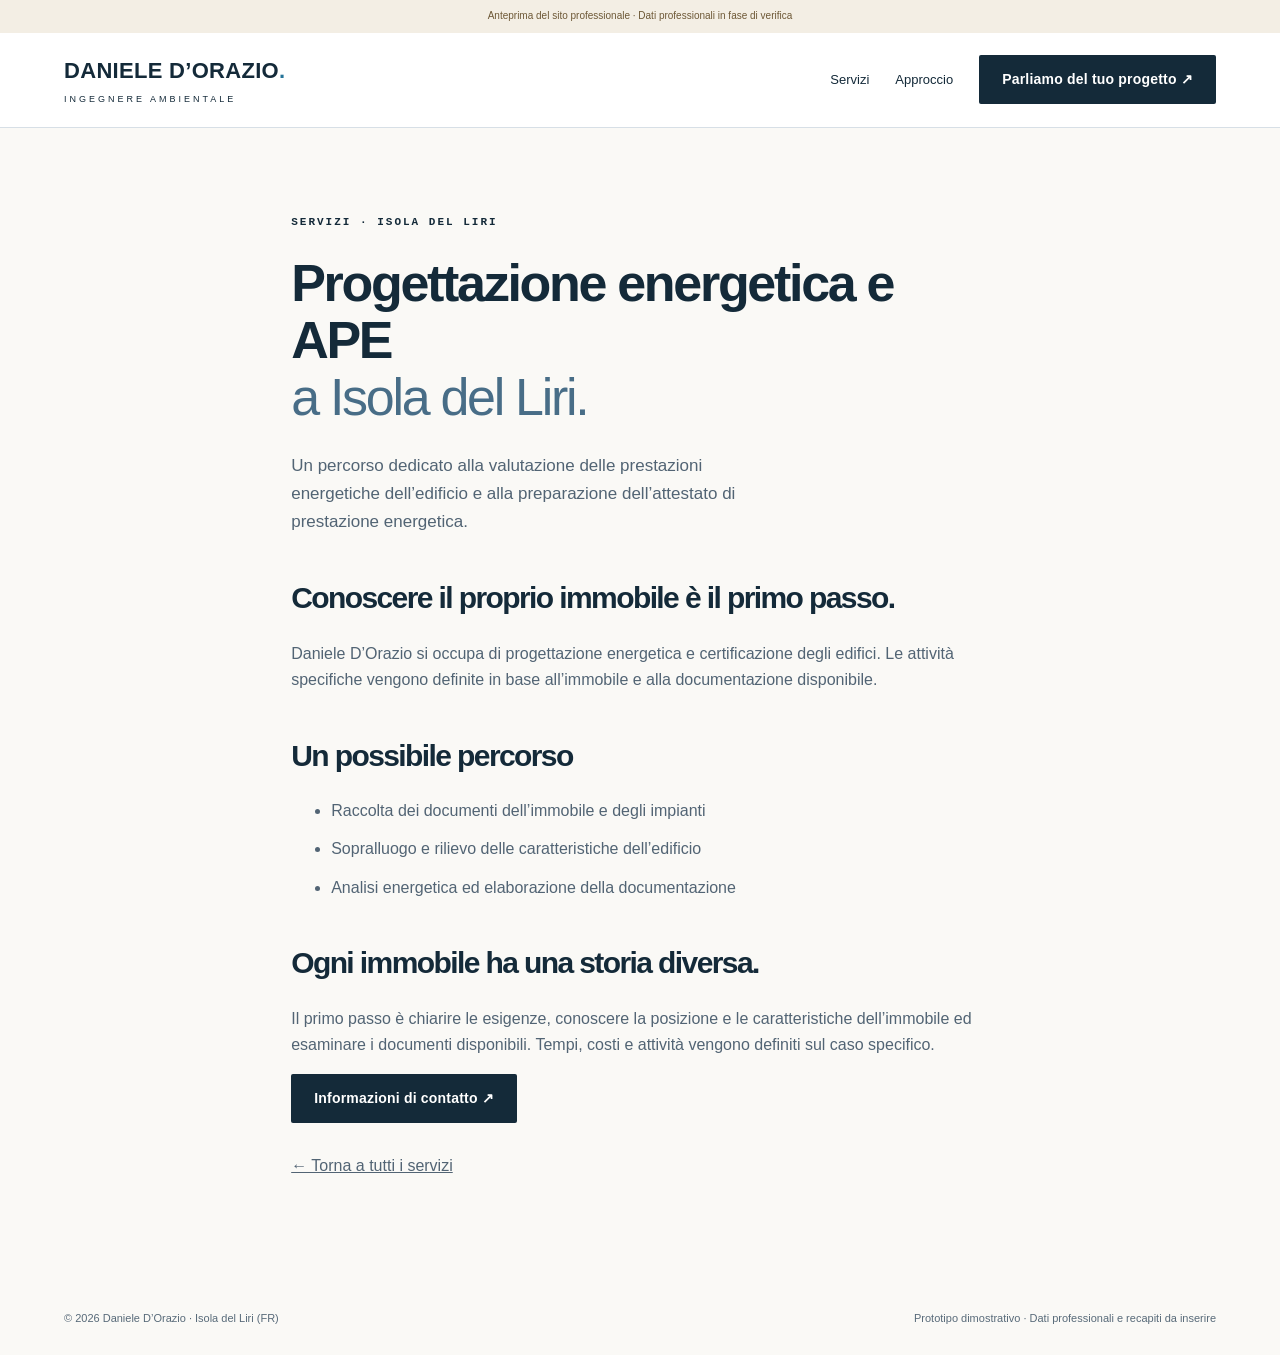
==== commit 6f26ddcb: "Remove stale territory navigation after homepage simplification" ====
--- a/certificazione-energetica.html
+++ b/certificazione-energetica.html
@@ -1 +1 @@
-<!DOCTYPE html><html lang="it"><head><meta charset="utf-8"><meta name="viewport" content="width=device-width,initial-scale=1"><title>Progettazione energetica e APE | Daniele D’Orazio</title><meta name="description" content="Progettazione energetica degli edifici e certificazione APE, con valutazione delle caratteristiche energetiche e preparazione della documentazione tecnica."><link rel="canonical" href="https://danieledorazio.it/certificazione-energetica.html"><meta name="theme-color" content="#142b42"><link rel="icon" href="favicon.svg" type="image/svg+xml"><link rel="stylesheet" href="style.css?v=audit-1"><meta property="og:title" content="Progettazione energetica e APE | Daniele D’Orazio"><meta property="og:description" content="Progettazione energetica degli edifici e certificazione APE, con valutazione delle caratteristiche energetiche e preparazione della documentazione tecnica."><meta property="og:type" content="website"><meta property="og:locale" content="it_IT"><meta property="og:url" content="https://danieledorazio.it/certificazione-energetica.html"><meta property="og:image" content="https://danieledorazio.it/assets/images/condivisione-isola.jpg"><meta property="og:image:width" content="1200"><meta property="og:image:height" content="630"><meta property="og:image:alt" content="Cascata Grande di Isola del Liri · Foto Piergiorgio Mariniello, CC BY-SA 3.0"><meta name="twitter:card" content="summary_large_image"><script type="application/ld+json">{"@context": "https://schema.org", "@type": "WebPage", "@id": "https://danieledorazio.it/certificazione-energetica.html#webpage", "url": "https://danieledorazio.it/certificazione-energetica.html", "name": "Progettazione energetica e APE | Daniele D’Orazio", "description": "Progettazione energetica degli edifici e certificazione APE, con valutazione delle caratteristiche energetiche e preparazione della documentazione tecnica.", "inLanguage": "it-IT"}</script></head><body><a class="skip" href="#contenuto">Salta al contenuto</a><div class="demo">Anteprima del sito professionale · Dati professionali in fase di verifica</div><header><a class="brand" href="./">Daniele D’Orazio<span class="brand-dot">.</span><small>INGEGNERE AMBIENTALE</small></a><nav aria-label="Navigazione principale"><a href="./#servizi">Servizi</a><a href="./#approccio">Approccio</a><a href="./#territorio">Territorio</a><a class="button dark" href="./#contatti"><span class="nav-cta-long">Parliamo del tuo progetto ↗</span><span class="nav-cta-short">Contatti</span></a></nav></header><main id="contenuto"><article class="wrap article"><span class="eyebrow">Servizi · Isola del Liri</span><h1>Progettazione energetica e APE<br><em>a Isola del Liri.</em></h1><p class="lead">Un percorso dedicato alla valutazione delle prestazioni energetiche dell’edificio e alla preparazione dell’attestato di prestazione energetica.</p><h2>Conoscere il proprio immobile è il primo passo.</h2><p>Daniele D’Orazio si occupa di progettazione energetica e certificazione degli edifici. Le attività specifiche vengono definite in base all’immobile e alla documentazione disponibile.</p><h2>Un possibile percorso</h2><ul><li>Raccolta dei documenti dell’immobile e degli impianti</li><li>Sopralluogo e rilievo delle caratteristiche dell’edificio</li><li>Analisi energetica ed elaborazione della documentazione</li></ul><h2>Ogni immobile ha una storia diversa.</h2><p>Il primo passo è chiarire le esigenze, conoscere la posizione e le caratteristiche dell’immobile ed esaminare i documenti disponibili. Tempi, costi e attività vengono definiti sul caso specifico.</p><a class="button dark" href="./#contatti">Informazioni di contatto ↗</a><p class="back-link-legacy"><a href="./#servizi">← Torna a tutti i servizi</a></p></article></main><footer><span>© 2026 Daniele D’Orazio · Isola del Liri (FR)</span><span>Prototipo dimostrativo · Dati professionali e recapiti da inserire</span></footer></body></html>
+<!DOCTYPE html><html lang="it"><head><meta charset="utf-8"><meta name="viewport" content="width=device-width,initial-scale=1"><title>Progettazione energetica e APE | Daniele D’Orazio</title><meta name="description" content="Progettazione energetica degli edifici e certificazione APE, con valutazione delle caratteristiche energetiche e preparazione della documentazione tecnica."><link rel="canonical" href="https://danieledorazio.it/certificazione-energetica.html"><meta name="theme-color" content="#142b42"><link rel="icon" href="favicon.svg" type="image/svg+xml"><link rel="stylesheet" href="style.css?v=audit-1"><meta property="og:title" content="Progettazione energetica e APE | Daniele D’Orazio"><meta property="og:description" content="Progettazione energetica degli edifici e certificazione APE, con valutazione delle caratteristiche energetiche e preparazione della documentazione tecnica."><meta property="og:type" content="website"><meta property="og:locale" content="it_IT"><meta property="og:url" content="https://danieledorazio.it/certificazione-energetica.html"><meta property="og:image" content="https://danieledorazio.it/assets/images/condivisione-isola.jpg"><meta property="og:image:width" content="1200"><meta property="og:image:height" content="630"><meta property="og:image:alt" content="Cascata Grande di Isola del Liri · Foto Piergiorgio Mariniello, CC BY-SA 3.0"><meta name="twitter:card" content="summary_large_image"><script type="application/ld+json">{"@context": "https://schema.org", "@type": "WebPage", "@id": "https://danieledorazio.it/certificazione-energetica.html#webpage", "url": "https://danieledorazio.it/certificazione-energetica.html", "name": "Progettazione energetica e APE | Daniele D’Orazio", "description": "Progettazione energetica degli edifici e certificazione APE, con valutazione delle caratteristiche energetiche e preparazione della documentazione tecnica.", "inLanguage": "it-IT"}</script></head><body><a class="skip" href="#contenuto">Salta al contenuto</a><div class="demo">Anteprima del sito professionale · Dati professionali in fase di verifica</div><header><a class="brand" href="./">Daniele D’Orazio<span class="brand-dot">.</span><small>INGEGNERE AMBIENTALE</small></a><nav aria-label="Navigazione principale"><a href="./#servizi">Servizi</a><a href="./#approccio">Approccio</a><a class="button dark" href="./#contatti"><span class="nav-cta-long">Parliamo del tuo progetto ↗</span><span class="nav-cta-short">Contatti</span></a></nav></header><main id="contenuto"><article class="wrap article"><span class="eyebrow">Servizi · Isola del Liri</span><h1>Progettazione energetica e APE<br><em>a Isola del Liri.</em></h1><p class="lead">Un percorso dedicato alla valutazione delle prestazioni energetiche dell’edificio e alla preparazione dell’attestato di prestazione energetica.</p><h2>Conoscere il proprio immobile è il primo passo.</h2><p>Daniele D’Orazio si occupa di progettazione energetica e certificazione degli edifici. Le attività specifiche vengono definite in base all’immobile e alla documentazione disponibile.</p><h2>Un possibile percorso</h2><ul><li>Raccolta dei documenti dell’immobile e degli impianti</li><li>Sopralluogo e rilievo delle caratteristiche dell’edificio</li><li>Analisi energetica ed elaborazione della documentazione</li></ul><h2>Ogni immobile ha una storia diversa.</h2><p>Il primo passo è chiarire le esigenze, conoscere la posizione e le caratteristiche dell’immobile ed esaminare i documenti disponibili. Tempi, costi e attività vengono definiti sul caso specifico.</p><a class="button dark" href="./#contatti">Informazioni di contatto ↗</a><p class="back-link-legacy"><a href="./#servizi">← Torna a tutti i servizi</a></p></article></main><footer><span>© 2026 Daniele D’Orazio · Isola del Liri (FR)</span><span>Prototipo dimostrativo · Dati professionali e recapiti da inserire</span></footer></body></html>
--- a/style.css
+++ b/style.css
@@ -97,3 +97,9 @@
 
 /* The mobile contact placeholder must not obscure text or actions. */
 @media(max-width:760px){.wa-floating{position:static;width:max-content;max-width:calc(100% - 24px);margin:0 12px calc(24px + env(safe-area-inset-bottom,0px)) auto}body:has(.wa-floating){padding-bottom:0}}
+
+/* Essential homepage */
+.about-compact{display:grid;grid-template-columns:1fr 1fr;gap:64px;align-items:center;padding-top:65px;padding-bottom:65px}
+.about-compact h2{margin-bottom:0}.about-compact p{max-width:510px}.about-location{font-size:12px;font-weight:700;letter-spacing:.5px;color:#587b92}
+.service-grid .service-card{min-height:210px}.service-grid .service-card h3{margin-bottom:12px}.service-grid .service-cta{margin-top:auto}
+@media(max-width:760px){.about-compact{grid-template-columns:1fr;gap:15px;padding-top:40px;padding-bottom:40px}.about-compact h2{font-size:31px}.service-grid .service-card{min-height:0}}
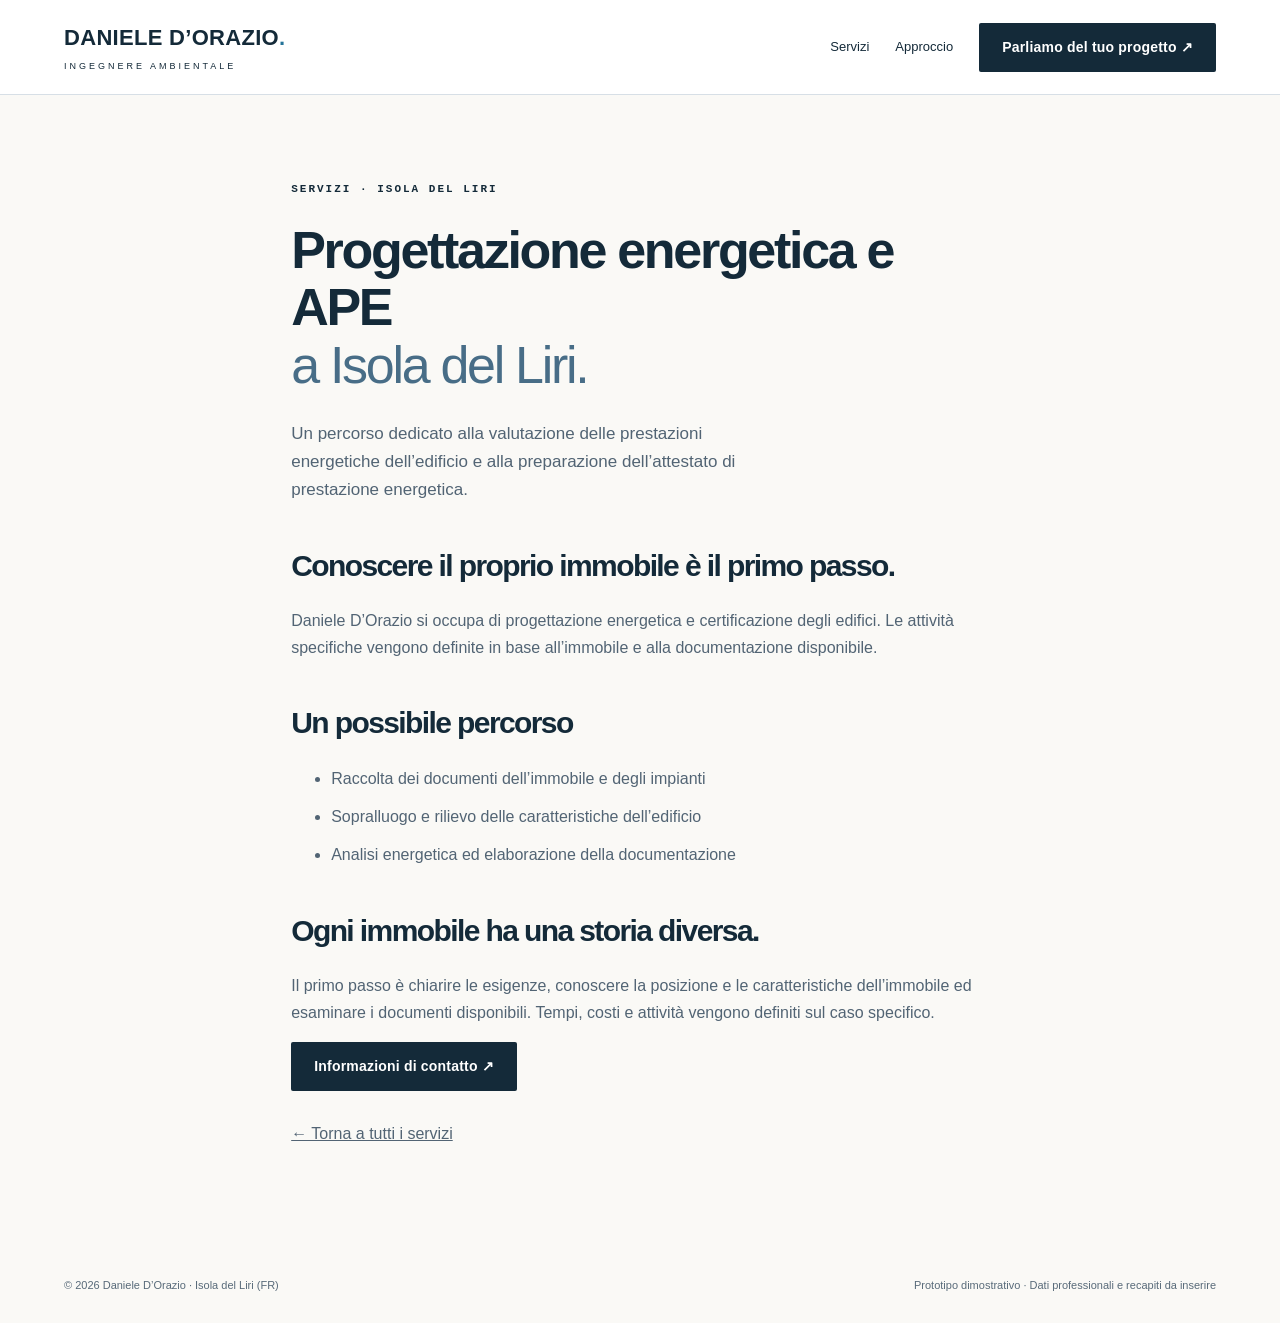
==== commit 6e9a56dc: "Build approved four-section homepage with restrained studio palette" ====
--- a/certificazione-energetica.html
+++ b/certificazione-energetica.html
@@ -1 +1 @@
-<!DOCTYPE html><html lang="it"><head><meta charset="utf-8"><meta name="viewport" content="width=device-width,initial-scale=1"><title>Progettazione energetica e APE | Daniele D’Orazio</title><meta name="description" content="Progettazione energetica degli edifici e certificazione APE, con valutazione delle caratteristiche energetiche e preparazione della documentazione tecnica."><link rel="canonical" href="https://danieledorazio.it/certificazione-energetica.html"><meta name="theme-color" content="#142b42"><link rel="icon" href="favicon.svg" type="image/svg+xml"><link rel="stylesheet" href="style.css?v=audit-1"><meta property="og:title" content="Progettazione energetica e APE | Daniele D’Orazio"><meta property="og:description" content="Progettazione energetica degli edifici e certificazione APE, con valutazione delle caratteristiche energetiche e preparazione della documentazione tecnica."><meta property="og:type" content="website"><meta property="og:locale" content="it_IT"><meta property="og:url" content="https://danieledorazio.it/certificazione-energetica.html"><meta property="og:image" content="https://danieledorazio.it/assets/images/condivisione-isola.jpg"><meta property="og:image:width" content="1200"><meta property="og:image:height" content="630"><meta property="og:image:alt" content="Cascata Grande di Isola del Liri · Foto Piergiorgio Mariniello, CC BY-SA 3.0"><meta name="twitter:card" content="summary_large_image"><script type="application/ld+json">{"@context": "https://schema.org", "@type": "WebPage", "@id": "https://danieledorazio.it/certificazione-energetica.html#webpage", "url": "https://danieledorazio.it/certificazione-energetica.html", "name": "Progettazione energetica e APE | Daniele D’Orazio", "description": "Progettazione energetica degli edifici e certificazione APE, con valutazione delle caratteristiche energetiche e preparazione della documentazione tecnica.", "inLanguage": "it-IT"}</script></head><body><a class="skip" href="#contenuto">Salta al contenuto</a><div class="demo">Anteprima del sito professionale · Dati professionali in fase di verifica</div><header><a class="brand" href="./">Daniele D’Orazio<span class="brand-dot">.</span><small>INGEGNERE AMBIENTALE</small></a><nav aria-label="Navigazione principale"><a href="./#servizi">Servizi</a><a href="./#approccio">Approccio</a><a class="button dark" href="./#contatti"><span class="nav-cta-long">Parliamo del tuo progetto ↗</span><span class="nav-cta-short">Contatti</span></a></nav></header><main id="contenuto"><article class="wrap article"><span class="eyebrow">Servizi · Isola del Liri</span><h1>Progettazione energetica e APE<br><em>a Isola del Liri.</em></h1><p class="lead">Un percorso dedicato alla valutazione delle prestazioni energetiche dell’edificio e alla preparazione dell’attestato di prestazione energetica.</p><h2>Conoscere il proprio immobile è il primo passo.</h2><p>Daniele D’Orazio si occupa di progettazione energetica e certificazione degli edifici. Le attività specifiche vengono definite in base all’immobile e alla documentazione disponibile.</p><h2>Un possibile percorso</h2><ul><li>Raccolta dei documenti dell’immobile e degli impianti</li><li>Sopralluogo e rilievo delle caratteristiche dell’edificio</li><li>Analisi energetica ed elaborazione della documentazione</li></ul><h2>Ogni immobile ha una storia diversa.</h2><p>Il primo passo è chiarire le esigenze, conoscere la posizione e le caratteristiche dell’immobile ed esaminare i documenti disponibili. Tempi, costi e attività vengono definiti sul caso specifico.</p><a class="button dark" href="./#contatti">Informazioni di contatto ↗</a><p class="back-link-legacy"><a href="./#servizi">← Torna a tutti i servizi</a></p></article></main><footer><span>© 2026 Daniele D’Orazio · Isola del Liri (FR)</span><span>Prototipo dimostrativo · Dati professionali e recapiti da inserire</span></footer></body></html>
+<!DOCTYPE html><html lang="it"><head><meta charset="utf-8"><meta name="viewport" content="width=device-width,initial-scale=1"><title>Progettazione energetica e APE | Daniele D’Orazio</title><meta name="description" content="Progettazione energetica degli edifici e certificazione APE, con valutazione delle caratteristiche energetiche e preparazione della documentazione tecnica."><link rel="canonical" href="https://danieledorazio.it/certificazione-energetica.html"><meta name="theme-color" content="#142b42"><link rel="icon" href="favicon.svg" type="image/svg+xml"><link rel="stylesheet" href="style.css?v=studio-compact-1"><meta property="og:title" content="Progettazione energetica e APE | Daniele D’Orazio"><meta property="og:description" content="Progettazione energetica degli edifici e certificazione APE, con valutazione delle caratteristiche energetiche e preparazione della documentazione tecnica."><meta property="og:type" content="website"><meta property="og:locale" content="it_IT"><meta property="og:url" content="https://danieledorazio.it/certificazione-energetica.html"><meta property="og:image" content="https://danieledorazio.it/assets/images/condivisione-isola.jpg"><meta property="og:image:width" content="1200"><meta property="og:image:height" content="630"><meta property="og:image:alt" content="Cascata Grande di Isola del Liri · Foto Piergiorgio Mariniello, CC BY-SA 3.0"><meta name="twitter:card" content="summary_large_image"><script type="application/ld+json">{"@context": "https://schema.org", "@type": "WebPage", "@id": "https://danieledorazio.it/certificazione-energetica.html#webpage", "url": "https://danieledorazio.it/certificazione-energetica.html", "name": "Progettazione energetica e APE | Daniele D’Orazio", "description": "Progettazione energetica degli edifici e certificazione APE, con valutazione delle caratteristiche energetiche e preparazione della documentazione tecnica.", "inLanguage": "it-IT"}</script></head><body><a class="skip" href="#contenuto">Salta al contenuto</a><header><a class="brand" href="./">Daniele D’Orazio<span class="brand-dot">.</span><small>INGEGNERE AMBIENTALE</small></a><nav aria-label="Navigazione principale"><a href="./#servizi">Servizi</a><a href="./#approccio">Approccio</a><a class="button dark" href="./#contatti"><span class="nav-cta-long">Parliamo del tuo progetto ↗</span><span class="nav-cta-short">Contatti</span></a></nav></header><main id="contenuto"><article class="wrap article"><span class="eyebrow">Servizi · Isola del Liri</span><h1>Progettazione energetica e APE<br><em>a Isola del Liri.</em></h1><p class="lead">Un percorso dedicato alla valutazione delle prestazioni energetiche dell’edificio e alla preparazione dell’attestato di prestazione energetica.</p><h2>Conoscere il proprio immobile è il primo passo.</h2><p>Daniele D’Orazio si occupa di progettazione energetica e certificazione degli edifici. Le attività specifiche vengono definite in base all’immobile e alla documentazione disponibile.</p><h2>Un possibile percorso</h2><ul><li>Raccolta dei documenti dell’immobile e degli impianti</li><li>Sopralluogo e rilievo delle caratteristiche dell’edificio</li><li>Analisi energetica ed elaborazione della documentazione</li></ul><h2>Ogni immobile ha una storia diversa.</h2><p>Il primo passo è chiarire le esigenze, conoscere la posizione e le caratteristiche dell’immobile ed esaminare i documenti disponibili. Tempi, costi e attività vengono definiti sul caso specifico.</p><a class="button dark" href="./#contatti">Informazioni di contatto ↗</a><p class="back-link-legacy"><a href="./#servizi">← Torna a tutti i servizi</a></p></article></main><footer><span>© 2026 Daniele D’Orazio · Isola del Liri (FR)</span><span>Prototipo dimostrativo · Dati professionali e recapiti da inserire</span></footer></body></html>
--- a/style.css
+++ b/style.css
@@ -103,3 +103,19 @@
 .about-compact h2{margin-bottom:0}.about-compact p{max-width:510px}.about-location{font-size:12px;font-weight:700;letter-spacing:.5px;color:#587b92}
 .service-grid .service-card{min-height:210px}.service-grid .service-card h3{margin-bottom:12px}.service-grid .service-cta{margin-top:auto}
 @media(max-width:760px){.about-compact{grid-template-columns:1fr;gap:15px;padding-top:40px;padding-bottom:40px}.about-compact h2{font-size:31px}.service-grid .service-card{min-height:0}}
+
+/* Approved compact studio homepage: ink, warm paper and muted gold. */
+.home-clean .hero{min-height:0;padding-top:62px;padding-bottom:68px;gap:60px;align-items:center}
+.home-clean .hero h1{font-size:clamp(43px,4.3vw,62px);line-height:1.08;margin-bottom:25px;letter-spacing:-2px;color:var(--ink)}
+.hero-profession{display:block;font-size:.52em;line-height:1.35;font-weight:400;letter-spacing:-.6px;color:#85612f;margin-top:17px}
+.home-clean .hero .eyebrow{font-size:11px;color:#586a79;margin-bottom:21px}
+.home-clean .hero .lead{max-width:430px;font-size:18px}.home-clean .hero .actions{margin:26px 0 0}
+.home-clean .photo-hero{min-height:440px}.home-clean .photo-hero>img{height:440px;object-position:center}
+.home-clean .needs{padding-top:54px;padding-bottom:64px}.home-clean .needs-grid{gap:10px}.home-clean .need-link{min-height:84px;padding:20px 22px}.need-arrow svg{display:block}.home-clean .need-arrow{color:#85612f}
+.home-clean .needs-foot{margin-top:12px}.home-clean .section-head{margin-bottom:27px}
+.process-compact{list-style:none;padding:0;margin:26px 0 0;display:flex;gap:14px;counter-reset:process;flex-wrap:wrap}
+.process-compact li{counter-increment:process;border-top:1px solid #c8c1b5;padding-top:13px;flex:1;min-width:120px;font-size:13px;color:#263d4b}
+.process-compact li:before{content:'0' counter(process);display:block;font:11px 'Courier New',monospace;color:#85612f;margin-bottom:7px}
+.home-clean .contact-panel{align-self:center}.contact-pending:disabled{background:#d7dee2;color:#344958;cursor:not-allowed;opacity:1;box-shadow:none;filter:none}.contact-status{font-size:13px;line-height:1.6;margin:16px 0 0;color:#c5d2de}.home-clean .contact-email{font-size:clamp(17px,2vw,24px);color:#f7fafc;margin-bottom:22px}.home-clean footer{font-size:12px}.home-clean .photo-credit{padding-bottom:24px}
+@media(max-width:760px){.home-clean .hero{display:grid;grid-template-columns:1fr;gap:25px;padding-top:34px;padding-bottom:40px}.home-clean .hero>div:first-child{display:block}.home-clean .hero h1{font-size:clamp(36px,9vw,46px);letter-spacing:-1.4px;margin-bottom:20px}.hero-profession{font-size:.58em;letter-spacing:-.4px;margin-top:13px}.home-clean .hero .eyebrow{font-size:10px;margin-bottom:15px}.home-clean .hero .lead{font-size:16px;line-height:1.6}.home-clean .hero .actions{margin-top:22px}.home-clean .hero .hero-art,.home-clean .photo-hero{min-height:270px}.home-clean .photo-hero>img{height:270px}.home-clean .needs{padding-top:36px;padding-bottom:40px}.home-clean .needs-grid{gap:9px}.home-clean .need-link{padding:16px;min-height:74px}.home-clean .need-link strong{font-size:15px;line-height:1.4}.home-clean .need-index{font-size:11px}.home-clean .section-head h2{font-size:31px}.process-compact{gap:12px;margin-top:24px}.process-compact li{flex-basis:100%;min-width:0;display:flex;gap:13px;align-items:baseline;padding-top:12px}.process-compact li:before{margin-bottom:0}.home-clean .contact-panel{padding:24px}.home-clean .contact-email{font-size:18px}}
+.home-clean .about-location{color:#465f70}
